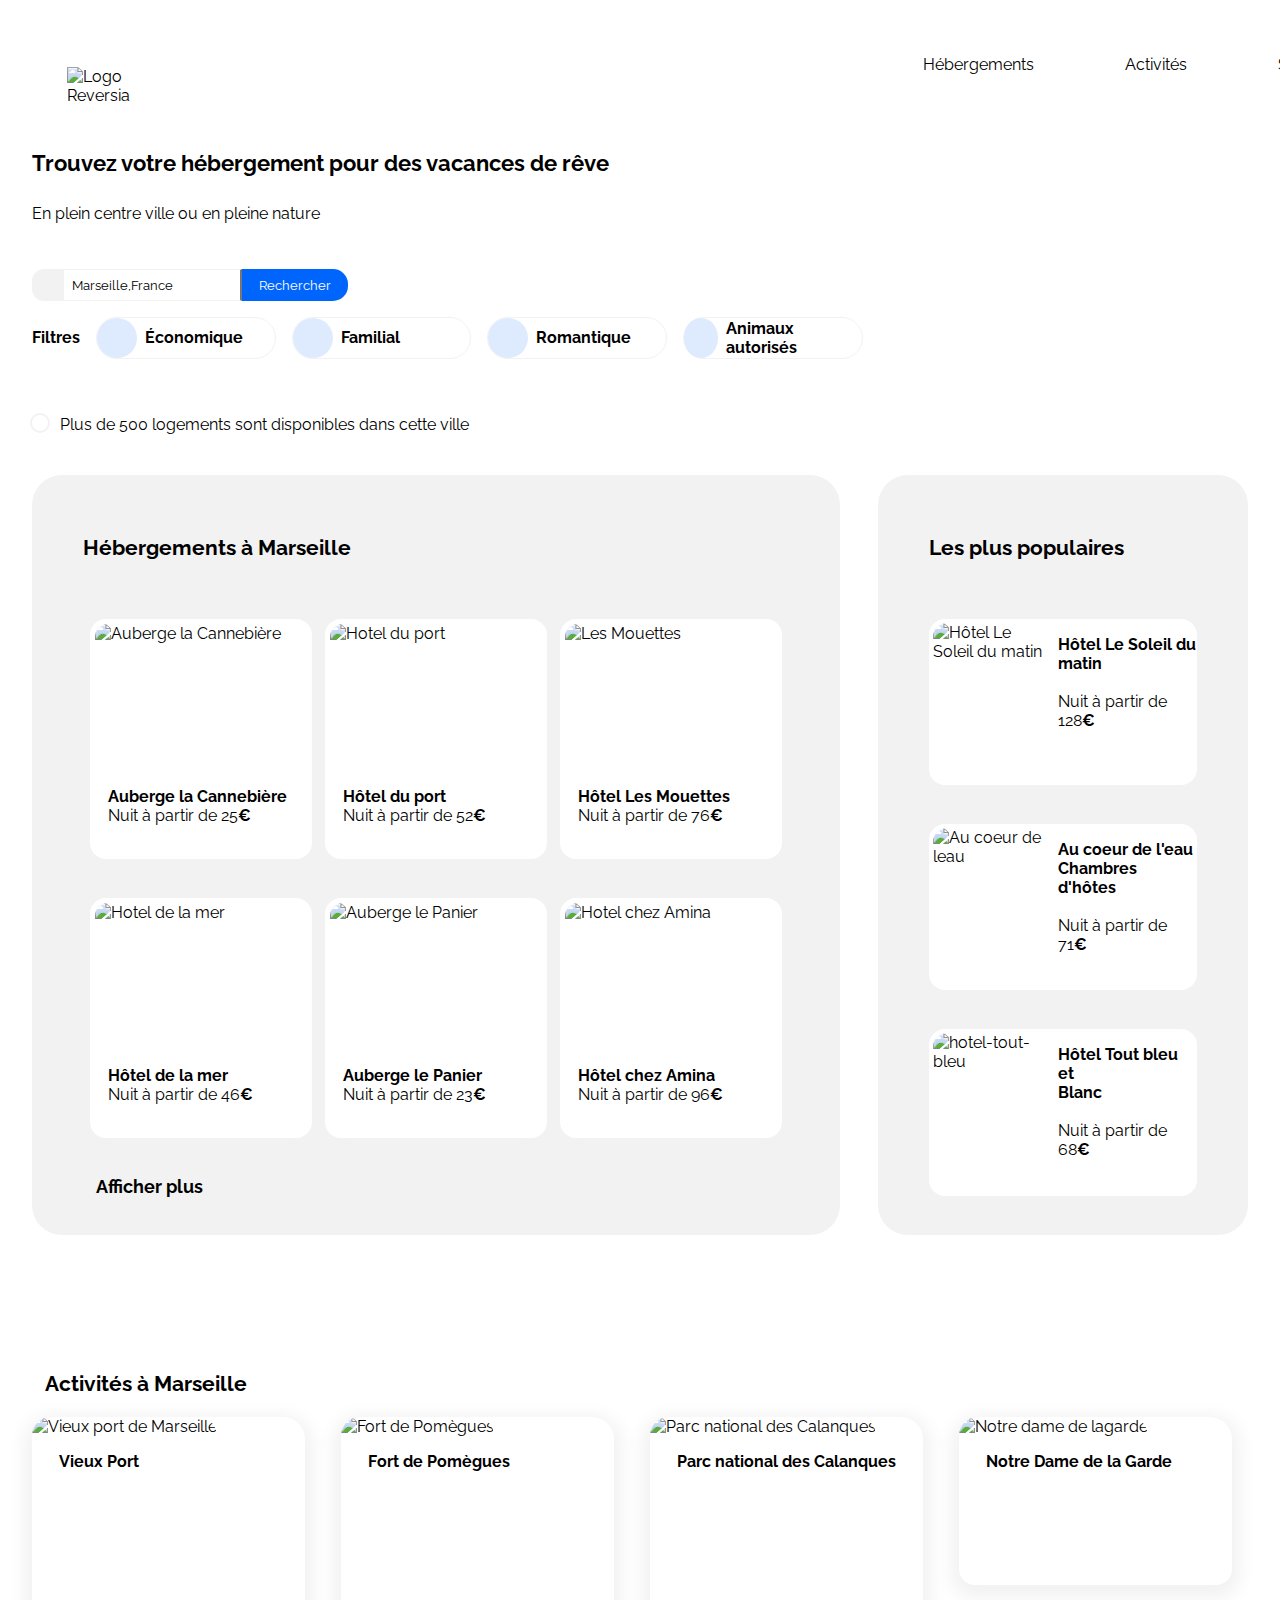
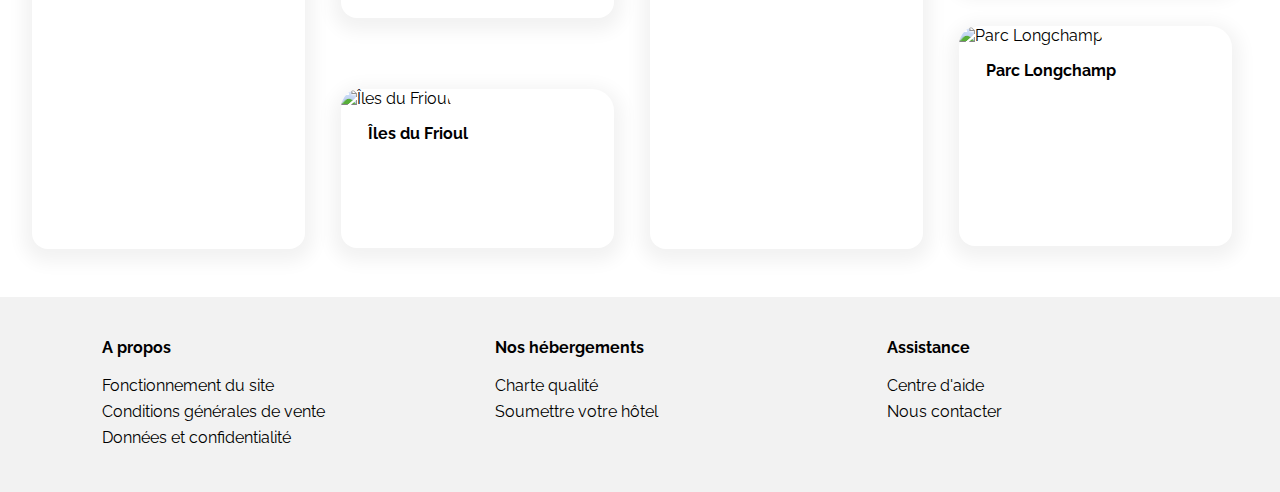
==== index.html @ 59129d3b "desktop align" ====
<!--* This file is part of OpenClassRooms
 *
 * @license   Tous droits réservés
 * @author    Elie Laurent (elie@redline.paris)
 * @category  Openclassroom projet2
 * @package   HTML5
 
 * @copyright Copyright (c) 2021 -->
 <!DOCTYPE html>
<html lang="fr-FR">

    <head>
        <meta charset="UTF-8">
        <meta name="viewport" content="width=device-width,initial-scale=1.0"/>
        <meta http-equiv="X-UA-Compatible" content="IE=edge">
        <!--[if IE]>
            <script src="scripts/html5-ie.js"></script>
        <![endif]-->
        <!--favicon-->
        
        <link rel="apple-touch-icon" sizes="180x180" href="./images/favicon/apple-touch-icon.png">
        <link rel="icon" type="image/png" sizes="32x32" href="./images/favicon/favicon-32x32.png">
        <link rel="icon" type="image/png" sizes="16x16" href="./images/favicon/favicon-16x16.png">
        <link rel="manifest" href="./images/favicon/site.webmanifest">
        <link rel="mask-icon" href="./images/favicon/safari-pinned-tab.svg" color="#5bbad5">
        <meta name="msapplication-TileColor" content="#da532c">
        <meta name="theme-color" content="#ffffff">
        <!-- Script Fonts -->
        <script src="https://kit.fontawesome.com/5337207aaf.js" crossorigin="anonymous"></script>
        
                 <!-- Css -->
        <link rel="stylesheet" href="./css/style.css">
        <link rel="stylesheet" href="fontawesome/css/all.css">
        <link rel="stylesheet" media="screen and (min-width: 768px)" href="./css/style-medium.css"/>
        <link rel="stylesheet" media="screen and (min-width: 1024px)" href="./css/style-large.css"/>
        <link rel="stylesheet" media="screen and (min-width: 1400px)" href="./css/style-s-large.css"/>


               <title>Reservia</title>
    </head>
 
   <body>
     <div id="bloc_page">    
         <header>
                <!--div id="titre_principal"-->
                  <img class="logo" src="images/logo/Reservia.svg" alt="Logo Reversia" />
                <!--/div-->
                <div class="menu">   
                  <nav> 
                     <ul>
                        <li><a class="titre_p" href="#hebergements">Hébergements</a></li>
                        <li><a class="titre_p" href="#Activites">Activités</a></li>
                      
                        <a class="titre_p" href="#inscrire">S'inscrire</a>
                      </ul>
                   </nav>  
                </div>
         </header>     

                           <!--CONTENT-->
   
            <div class="content">
               <h1>Trouvez votre hébergement pour des vacances de rêve</h1> 
               <a>En plein centre ville ou en pleine nature</a>
            </div>

                          <!--OPTION SEARCH-->

             <div class="Search">
                   <h2 class="visibility">Réservia</h2>
               
                    <i class="fas fa-map-marker-alt"></i>
                      <input type="search" name="query" value="  Marseille,France"><button class="Bouton">Rechercher</button>

                 
             </div>
              <div class="Banner_Filtre">
                    <section class="Filtre">
                             <h2>Filtres</h2>
                    </section>

                    <section class="Banfiltre">
                         <i class="fas fa-money-bill-wave"></i>
                            <h2 class="Ec">Économique</h2>
                    </section>

                    <section class="Banfiltre">
                         <i class="fas fa-child"></i>
                            <h2 class="Fa">Familial</h2>
                    </section>

                    <section class="Banfiltre">
                         <i class="fas fa-heart"></i>
                            <h2 class="Ro">Romantique</h2>
                    </section>

                    <section class="Banfiltre">
                         <i class="fas fa-dog"></i>
                            <h2 class="Ro">Animaux autorisés</h2>
                    </section>  
              </div>

                    <div class="Info">
                       <span>
                          <i class="fas fa-info"></i>
                       </span>
                           <span class="normal">Plus de 500 logements sont disponibles dans cette ville</span>
                    </div> 


                              <!--global-->
         <div class="global end">              
                <!--aside class="populairesglobal"-->
                <aside class="populaires padding end">
                     <div class="select">

                          <h3><span>Les plus populaires</span></h3>
                              <i class="fas fa-chart-line"></i>
                     
                     </div>
                    
                              <!--imgpop-->
                          <!--div class="populaire"-->

                  
                            <div class="soleil">
                               <a href="images/hebergements/hotel-le-soleil-du-matin-2.jpg" class="pop" target="_blank">
                                  <img class="popimg" src="images/hebergements/hotel-le-soleil-du-matin-4.jpg" alt="Hôtel Le Soleil du matin">

                                    <div class="texte">
                                       
                                          <p><span>Hôtel Le Soleil du matin</span><br><br>Nuit à partir de 128<span>€</span></p>
                                        
                                         <div class="blue">
                                            <i class="fas fa-star"></i>
                                            <i class="fas fa-star"></i>
                                            <i class="fas fa-star"></i>
                                            <i class="fas fa-star"></i>
                                            <i class="fas fa-star"></i>
                                        </div>

                                   </div>
                               </a>
                            </div>

                          <!--test-->
                            <div class="coeur">
                               <a href="images/hebergements/hotel-le-soleil-du-matin-2.jpg" class="pop" target="_blank" >
                                  <img class="popimg" src="images/hebergements/au-coeur-de-leau-4.jpg" alt="Au coeur de leau">

                                    <div class="texte">
                                        
                                          <p><span>Au coeur de l'eau<br/>Chambres d'hôtes</span><br><br>Nuit à partir de 71<span>€</span></p>                               
                                        <div class="blue">
                                            <i class="fas fa-star"></i>
                                            <i class="fas fa-star"></i>
                                            <i class="fas fa-star"></i>
                                            <i class="fas fa-star"></i>
                                            <i class="fas fa-star color-unset"></i>
                                        </div>
                                   </div>
                               </a>
                            </div>
                          <!--test-->
                            <div class="blancbleu">
                               <a  href="images/hebergements/hotel-tout-bleu-2.jpg" class="pop" target="_blank">
                                  <img class="popimg" src="images/hebergements/hotel-tout-bleu-4.jpg" alt="hotel-tout-bleu">

                                    <div class="texte"> 
                                       
                                          <p><span>Hôtel Tout bleu et<br/>Blanc</span><br><br>Nuit à partir de 68<span>€</span></p>
                                        
                                        <div class="blue">
                                            <i class="fas fa-star"></i>
                                            <i class="fas fa-star"></i>
                                            <i class="fas fa-star"></i>
                                            <i class="fas fa-star"></i>
                                            <i class="fas fa-star color-unset"></i>
                                        </div>
                                    </div>
                               </a>
                            </div>
                </aside>

                    
                          <!--Section-Hebergements-->
                 <!--section class="hebergementsglobal"-->
                 <section class="hebergements padding end"> 
                      
                          <div class="select marseille">
                              <h3><span>Hébergements à Marseille</span></h3>
                          </div>
                           <!--Section-->
                    <div class="tophebergement">
                     
                           <a  href="images/hebergements/auberge-cannebiere-2.jpg" class="heberg" target="_blank">
                                  <img class="imghebergements" src="images/hebergements/auberge-cannebiere-4.jpg" alt="Auberge la Cannebière">
                              <div class="hebergementstexte">
                                   <div>   
                                   <p><span>Auberge la Cannebière</span><br/>Nuit à partir de 25<span>€</span></p>
                                   </div>
                                       <div class="blue">
                                        <i class="fas fa-star"></i>
                                        <i class="fas fa-star"></i>
                                        <i class="fas fa-star"></i>
                                        <i class="fas fa-star"></i>
                                        <i class="fas fa-star color-unset"></i>
                                       </div>
                              </div>
                            </a>
                        
                    

                            <!--A1-->
                      
                            <a href="images/hebergements/hotel-du-port-2.jpg" class="heberg" target="_blank">
                                  <img class="imghebergements" src="images/hebergements/hotel-du-port-4.jpg" alt="Hotel du port">
                              <div class="hebergementstexte">
                                   <div>
                                   <p><span>Hôtel du port</span><br/>Nuit à partir de 52<span>€</span></p>
                                  </div>
                                       <div class="blue">
                                        <i class="fas fa-star"></i>
                                        <i class="fas fa-star"></i>
                                        <i class="fas fa-star"></i>
                                        <i class="fas fa-star"></i>
                                        <i class="fas fa-star"></i>
                                       </div>
                              </div>
                            </a>  
                       
                              <!--A2-->
                       
                           <a  href="images/hebergements/les-mouettes-2.jpg" class="heberg" target="_blank">
                                  <img class="imghebergements" src="images/hebergements/les-mouettes-4.jpg" alt="Les Mouettes">
                              <div class="hebergementstexte">
                                   <div>
                                   <p><span>Hôtel Les Mouettes</span><br/>Nuit à partir de 76<span>€</span></p>
                                   </div>
                                       <div class="blue">
                                        <i class="fas fa-star"></i>
                                        <i class="fas fa-star"></i>
                                        <i class="fas fa-star"></i>
                                        <i class="fas fa-star"></i>
                                        <i class="fas fa-star color-unset"></i>
                                       </div>
                              </div>
                            </a>
                        

                           <!--A3-->
                       
                           <a href="images/hebergements/hotel-de-la-mer-2.jpg" class="heberg" target="_blank">
                                  <img class="imghebergements" src="images/hebergements/hotel-de-la-mer-4.jpg" alt="Hotel de la mer">
                             <div class="hebergementstexte">
                                   <div>
                                   <p><span>Hôtel de la mer</span><br/>Nuit à partir de 46<span>€</span></p>
                                   </div>
                                        <div class="blue">
                                        <i class="fas fa-star"></i>
                                        <i class="fas fa-star"></i>
                                        <i class="fas fa-star"></i>
                                        <i class="fas fa-star color-unset"></i>
                                        <i class="fas fa-star color-unset"></i>
                                       </div>
                             </div>
                           </a>
                        

                              <!--A4-->
                       
                           <a href="images/hebergements/auberge-le-panier-2.jpg" class="heberg" target="_blank">
                                  <img class="imghebergements" src="images/hebergements/auberge-le-panier-4.jpg" alt="Auberge le Panier">
                             <div class="hebergementstexte">
                                   <div>
                                   <p><span>Auberge le Panier</span><br/>Nuit à partir de 23<span>€</span></p>
                                   </div>
                                       <div class="blue">
                                        <i class="fas fa-star"></i>
                                        <i class="fas fa-star"></i>
                                        <i class="fas fa-star"></i>
                                        <i class="fas fa-star"></i>
                                        <i class="fas fa-star color-unset"></i>
                                       </div>
                             </div>
                           </a> 
                        
                              <!--A5-->
                       
                           <a  href="images/hebergements/hotel-chez-amina-2.jpg" class="heberg" target="_blank">
                                  <img class="imghebergements" src="images/hebergements/hotel-chez-amina-4.jpg" alt="Hotel chez Amina">
                              <div class="hebergementstexte">
                                   <div>
                                   <p><span>Hôtel chez Amina</span><br/>Nuit à partir de 96<span>€</span></p>
                                   </div>
                                       <div class="blue">
                                        <i class="fas fa-star"></i>
                                        <i class="fas fa-star"></i>
                                        <i class="fas fa-star"></i>
                                        <i class="fas fa-star"></i>
                                        <i class="fas fa-star"></i>
                                       </div>
                              </div>
                           </a>
                         
                    </div>
                               <div class="afficher">
                                <a href="#afficher" class="affich">
                                  <span>Afficher plus</span></a>
                               </div>
                         
                </section>
         </div>    
  


                              <!--Activité-->
     <section class="activitemarseille ">
                         <div class="select affich activite-titre">
                                    <h3><span>Activités à Marseille</span></h3>
                         </div>
                            
                            <!--activités-->  
                         
                    <div class="flex">
                  
                         <div class="activtitre marginstart">
                              <a href="images/activites/vieux-port-2.jpg" target="_blank">
                                    <img class="imgactivites full" src="images/activites/vieux-port-4.jpg" alt="Vieux port de Marseille">
                                     <p><span>Vieux Port</span></p>
                              </a>
                         </div>
                            
                         <div class="activcolumn2">
                             <div class="activtitre pomegues">                            
                                 <a href="images/activites/Fort-de-pomegues-2.jpg" target="_blank">
                                     <img class="imgactivites small" src="images/activites/Fort-de-pomegues-4.jpg" alt="Fort de Pomègues">
                                      <p><span>Fort de Pomègues</span></p>
                                 </a>
                              </div>
                             

                              <div class="activtitre frioul">
                                 <a href="images/activites/Frioul-2.jpg" target="_blank">
                                     <img class="imgactivites xs" src="images/activites/Frioul-4.jpg" alt="Îles du Frioul">
                                 
                                     <p><span>Îles du Frioul</span></p>
                                 </a> 
                              </div>
                             
                 
                         </div>
                  
                              <!--A5-->
                         <div class="activtitre marginstart marg2">
                                 <a href="images/activites/calanques-2.jpg" target="_blank">
                                      <img class="imgactivites full" src="images/activites/calanques-4.jpg" alt="Parc national des Calanques">
                                       <p><span>Parc national des Calanques</span></p>
                                 </a>
                         </div>
                             

                         <div class="activcolumn2">
                               <div class="activtitre marginnotredame">
                                 <a href="images/activites/notre-dame-de-lagarde-2.jpg" target="_blank">
                                    <img class="imgactivites nddlg" src="images/activites/notre-dame-de-lagarde-4.jpg" alt="Notre dame de lagarde">
                               
                                     <p><span>Notre Dame de la Garde</span></p>
                                 </a>        
                               </div>
                            
                               <div class="activtitre marginlongchamp">
                               <a href="images/activites/parc-longchamp-2.jpg" target="_blank">
                                    <img class="imgactivites longchamp" src="images/activites/parc-longchamp-4.jpg" alt="Parc Longchamp">
                                
                                     <p><span>Parc Longchamp</span></p>
                               </a>          
                               </div>
                             
                         </div>  
                    </div>                     
     </section>
     </div>                   
          <!--Footer-->
         <footer>
             <div class="foo1">
                    <a class="footergras">A propos</a>
                    <a href="#">Fonctionnement du site</a>
                    <a href="#">Conditions générales de vente</a>
                    <a href="#">Données et confidentialité</a>
             </div>
             <div class="foo1">
                    <a class="footergras">Nos hébergements</a>
                    <a href="#">Charte qualité</a>
                    <a href="#">Soumettre votre hôtel</a>
             </div>
             <div class="foo1">
                    <a class="footergras">Assistance</a>
                    <a href="#">Centre d'aide</a>
                    <a href="#">Nous contacter</a>
             </div>
              
         </footer>
          
    
   </body>
</html>
---- css/style.css ----
@import 
      url('https://fonts.googleapis.com/css?family=Raleway:300,400,700&display=swap');
                /*--------------------HEAD----------------------*/  
*
{
       font-family : 'Raleway', sans-serif;
       

}
/*general color*/
:root {

    --color-blue: #0065FC;
    --color-cylan: #DEEBFF;
    --color-gray: #F2F2F2;
    --color-white:#FFFFFF;
    --color-black:#000000;

}
/*Header*-logo-*/
header
{
  display: flex;
}
body
{
  margin: 0;
}
#bloc_page {
 
   margin: 2.5% 2.5% 0 2.5%;
   width: auto;
}
img.logo
{

  margin: 0.625rem;
  padding: 1.5625rem;
  height: 3.125vw;
  
}
/*.menu
{
  width: 100%;
  top: 0;
  position: absolute;
}*/
nav ul
{
  display: flex;
  list-style-type: none;
  align-items: center;
  margin:0vw 0.315vw 2em 42em;
  width: 40vw;
  height: 5vw;
  float: right;
  justify-content: space-around;
 }
 /*background-color*/
.Search i,.hebergements,.populaires,footer
{
   background-color: var(--color-gray);
}
#block_page,.heberg,.pop,.activitestexte
{
   background-color: var(--color-white);
}
.menu
{
  color: black;
    text-decoration: none;
}
nav a ,a,.menu
{
   color: var(--color-black);
   text-decoration: none;
}
nav a:hover 
{
   color: var(--color-blue);
   border-top: 0.1875rem solid var(--color-blue);
}
span
{
  font-weight: bold;
}
.normal
{
  font-weight: normal;
}
h2.visibility
{
  visibility:hidden;
}
content,h1
{
    font-size: 1.3875rem;
    margin-top: 0.630vw;
    margin-bottom: 2.205vw;
}
content,h3
{
    font-size: 1.3rem;
   
}
content,h2
{
  font-size: 0.991rem;
}
.Search i
{
    float: left; 
    display: flex;   
    justify-content: center;
    align-items: center;
    border-radius: 0.9375vw 0rem 0rem 0.9375vw;
    width: 2.5vw;
    height: 2.5vw;
    color: var(--color-black);
}
.Search input 
{
    height: 2.5vw;
    border-left: 0em;
    border-bottom: 0.0625vw solid var(--color-gray);
    border-top: 0.0625vw solid var(--color-gray);
}
.Bouton
{
    color: #FFFFFF;
    background-color: var(--color-blue);
    width: 8.7%;
    border-radius: 0rem 0.938rem 0.938rem 0rem;
    align-items: center;
    height: 2.5vw;
    cursor: pointer;
    display: inline-block;
    border: 0;

}

/*Filtre*/
.Banner_Filtre
{
  display: flex;

}
.Filtre 
{
  align-items: center;
  display: flex;
  flex-wrap: wrap;
  width: 5vw;
}
.Banfiltre 
{
  height: 3.125vw;
  width: 13.3%;
  margin: 1.25vw 1.25vw 1.25vw 0;
  padding-right: 1.25vw;
  border: 0.15vw solid var(--color-gray);
  border-radius: 3.125vw;
  display: flex;
  align-items: center;
}
.Banfiltre i 
{
  display: flex;
  justify-content: center;
  align-items: center;
  background-color: var(--color-cylan);
  border-radius: 100%;
  width: 3.125vw;
  height: 3.125vw;
  color: var(--color-blue);
  margin-right: 0.625vw;
}
.Info 
{
    margin-top: 3vw;
    margin-bottom:  3vw;
    display: flex;
    align-items: center;
}
.Info span i
{
    /*font-size: 0.6rem;*/
    width: 1.25vw;
    height: 1.25vw;
    display: inline-flex;
    justify-content: center;
    align-items: center;
    color: var(--color-blue);
    border:  0.19367333763718528vw solid var(--color-gray);
    border-radius: 3.125vw;
    position: relative;
    left: -0.1291155584247902vw;
    margin-right: 0.625vw;
}
/*Start*/
.blue i
{
  color:var(--color-blue);
  font-size: 0.7rem;
}
.blue .color-unset 
{
    color: var(--color-gray);
}

/* hebergements*/
.tophebergement
{
  display: flex;
  flex-wrap: wrap;
  justify-content: space-around;
}
.heberg {
    width: 30%;
    height: 18vw;
    border: 0.313rem solid white;
    border-radius: 1.25vw;
    display: flex;
    flex-direction: column;
    text-decoration: none;
    margin-top: 3vw;
    box-shadow: 0px 0px 0.625vw 0.625vw rgba(242, 242, 242);
}
.imghebergements {
    border-top-left-radius: 1.0329244673983216vw;
    border-top-right-radius: 1.0329244673983216vw;
   
    height: 60%;
}
.hebergementstexte
{
    height: auto;
   

}

.hebergementstexte {
    color: black;
    padding: 1vw;
    display: flex;
    flex-direction: column;
    justify-content: space-between;
    margin: 0;
}
/*  width: 200px;
  height:200px;
}*/

.affich
{
    display: flex;
    justify-content:start;
    align-items:flex-end;
    font-weight: bold;
    font-size: 1.1rem;
    margin:2.375rem 0rem 0rem 0.813rem;
}

/*okokok populaires*/
/*.populairesglobal,*/
.hebergements
{
  border-radius: 1.875rem;
  width: 58%;
  
}
.populaires
{
  width: 22%;
  border-radius: 1.875rem;
}
.padding {
    padding-left: 4vw;
    padding-right: 4vw;
}
.end
{
  padding-bottom: 3vw;
}

.select {
    padding-top: 3vw;
    display: flex;
    justify-content: space-between;
    align-items: center;
}
.select
{
  font-size: 1.563rem;
}
/*pop1-*/
.pop 
{ 
  width: 100%;
  height: 13.020833333333334vw;
  border-radius: 1.25vw;
  display: flex;
  margin-top: 3vw;

} 
.popimg { 
   width: 52%;
   height: 95%;
   margin: 0;
   padding:  0.3255208333333333vw;
   object-fit: cover;
   border-top-left-radius: 1.375vw;
   border-bottom-left-radius: 1.375vw;
}
.texte { 
    width: 60%;
    display: flex;
    flex-direction: column;
    justify-content: space-between;
    margin-bottom: 1vw;
}
.texte strong
{
  margin: 0;
  font-size: 0.9rem;
  
}
.global {
    
    display: flex;
    flex-direction: row-reverse;
    justify-content: space-between;
    
}
/*activités*/
.flex 
{
  display: flex;
  width: 93.75vw;
  height: 37.5vw;
}

.activtitre
{
  box-shadow: 0rem 0.313rem 1.125rem 0.438rem rgb(242, 242, 242);
  border-bottom-left-radius: 1rem;
  border-bottom-right-radius: 1rem;
  border-top-left-radius: 1.375rem;
  border-top-right-radius: 1.375rem;

}
.activtitre img
{
  border-top-left-radius: 1.375rem;
  border-top-right-radius: 1.375rem;
  object-fit: cover;
}
.flex span
{
 padding-left:10%; 

}

/*vieux Port*/
/*img*/
.full 
{ 
  height: 88%;
  width: 100%;
}

/*txt*/
.marginstart
{
 
 margin-bottom: 4%;
 width: 39%;

}
.marg2
{
  width: 39%;
}
/*column2*/
.activcolumn2
{
  margin-left: 3%;
  width: 39%;
}

/*Fort de Pomègues*/
/*img*/
.small
{
  height: 75%;
  width: 100%;
}
/*txt*/
.pomegues
{
 
  height: 42%;
  width: 100%;
  
}
/*iles du Frioul*/
/*img*/
.xs
{
  height:68%;
  width:100%;
}
/*txt*/
.frioul
{
  
  height: 33%;
  margin-top: 26%;
  width: 100%;
}
.marg2
{
 margin-left: 3%; 
}
 /*notre dame de la garde*/
 /*img*/
.nddlg
{
  height: 69%;
  width: 100%;
 
}
/*txt*/
.marginnotredame
{
   
   height: 35%;
   width: 100%
}
/*Longchamps*/
/*img*/
.longchamp
{
  height: 77.8%;
  width: 100%;
 
}
/*txt*/
.marginlongchamp
{
  
  margin-top: 15%;
  height: 46%;
  width: 100%;
}

/*Footer*/

footer{
    padding: 3vw 0 1vw 8vw;
    display: flex;
    width: auto;
    height: 11.25vw;
   


}

.foo1 {
    display: flex;
    flex-direction: column;
    margin-bottom: 10vw;
    line-height: 2vw;
    width: 34%;
    text-decoration: none;
    color:var(--color-black)
}
.footergras {
    font-size: 1rem;
    font-weight: bold;
    margin-bottom: 1vw;
    
}

.foo1 a {
    text-decoration: none;
    color:var(--color-black)
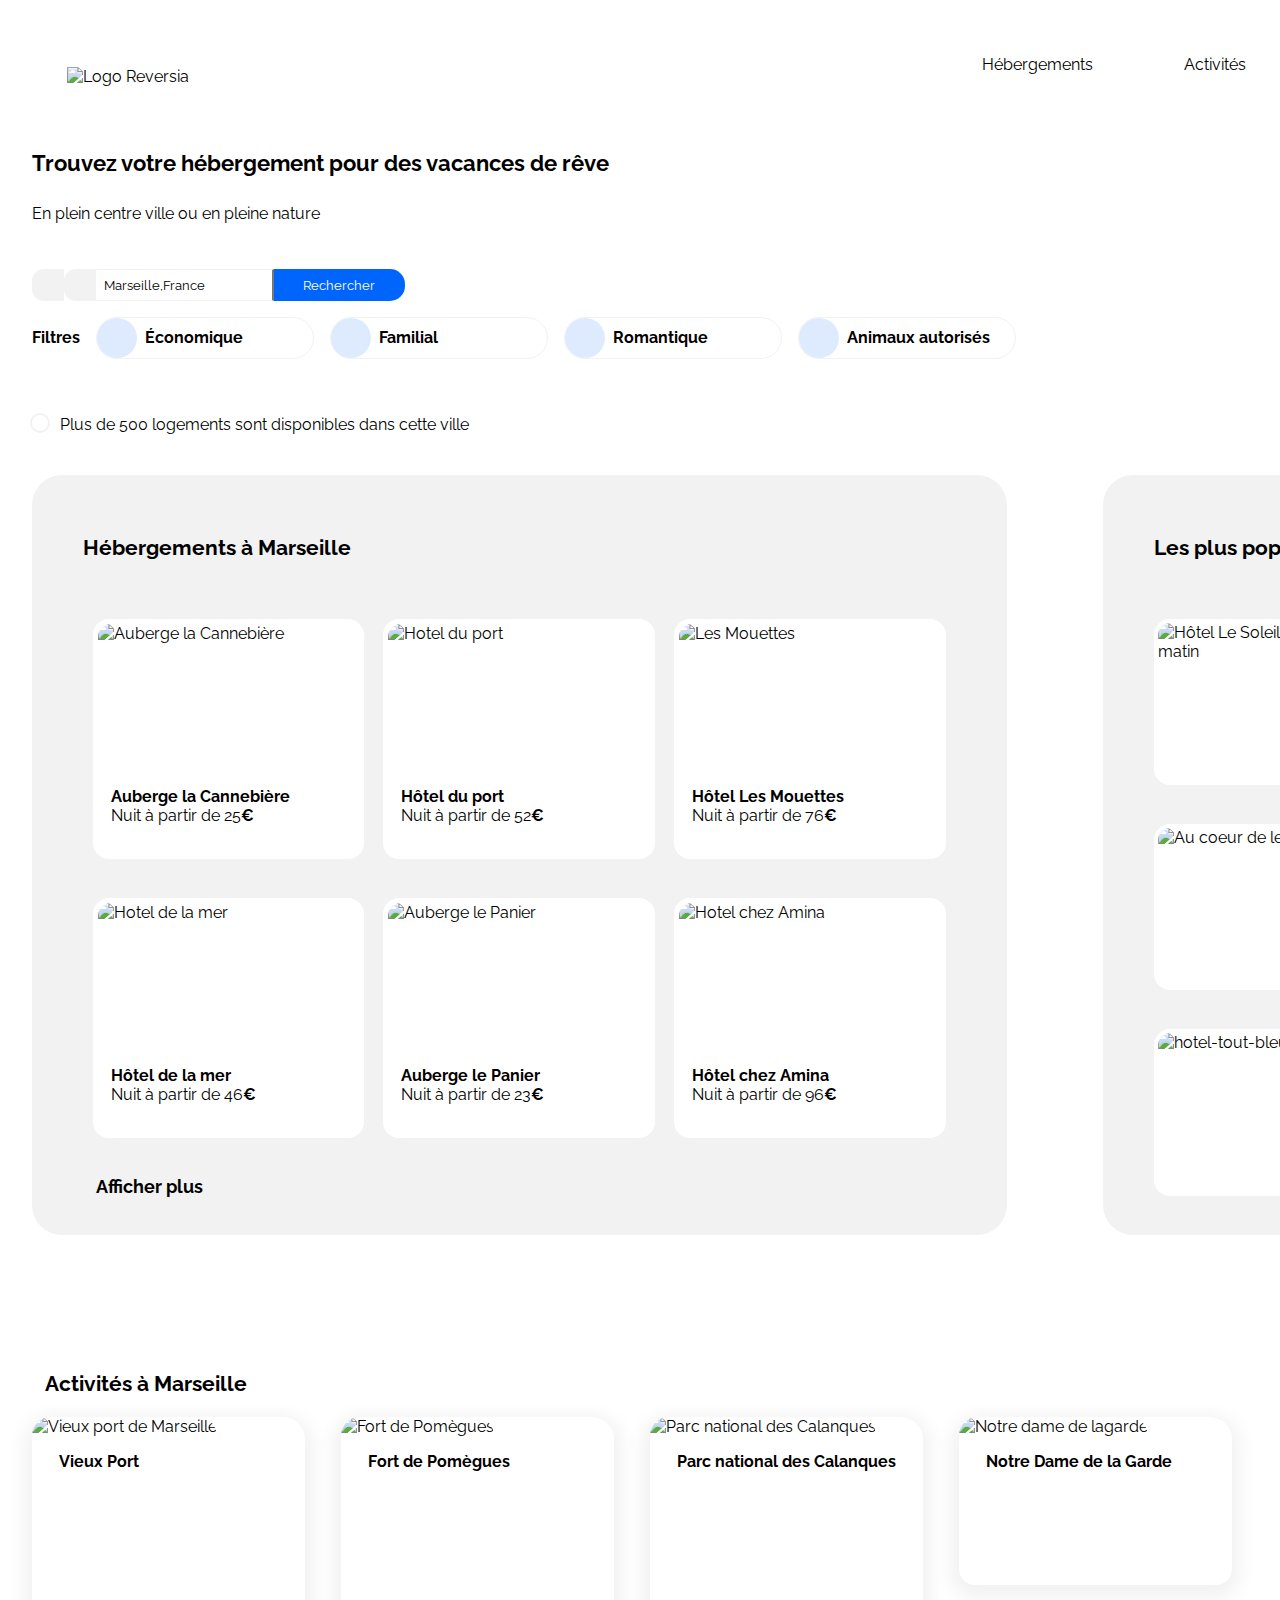
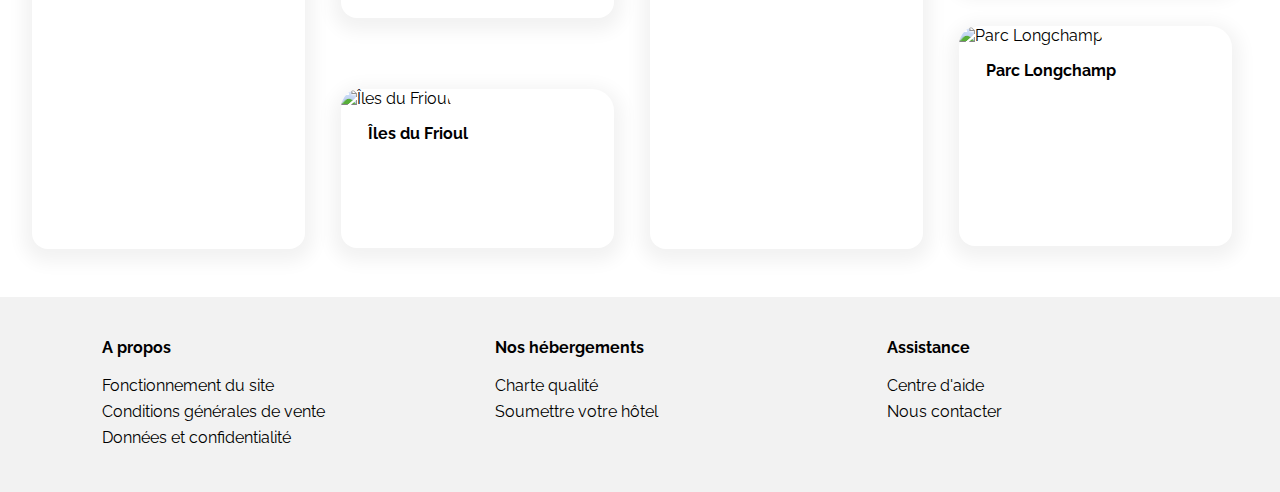
==== commit a1d6f92b: "regul index suite erreur" ====
--- a/index.html
+++ b/index.html
@@ -5,7 +5,7 @@
  * @category  Openclassroom projet2
  * @package   HTML5
  
- * @copyright Copyright (c) 2021 -->
+ * @copyright Copyright (c) 2021 --> 
  <!DOCTYPE html>
 <html lang="fr-FR">
 
@@ -31,9 +31,12 @@
                  <!-- Css -->
         <link rel="stylesheet" href="./css/style.css">
         <link rel="stylesheet" href="fontawesome/css/all.css">
-        <link rel="stylesheet" media="screen and (min-width: 768px)" href="./css/style-medium.css"/>
-        <link rel="stylesheet" media="screen and (min-width: 1024px)" href="./css/style-large.css"/>
-        <link rel="stylesheet" media="screen and (min-width: 1400px)" href="./css/style-s-large.css"/>
+        <link rel="stylesheet" media="screen and (max-width: 768px)" href="./css/style-medium.css"/>
+        <link rel="stylesheet" media="screen and (max-width: 1024px)" href="./css/style-large.css"/>
+                         <!---- iPhone 6+, 7+ and 8+ --->
+        <link rel="stylesheet" media="only screen and (min-width: 414px) and (max-width: 736px)"href="./css/style-small.css"/>
+        
+        
 
 
                <title>Reservia</title>
@@ -48,10 +51,10 @@
                 <div class="menu">   
                   <nav> 
                      <ul>
-                        <li><a class="titre_p" href="#hebergements">Hébergements</a></li>
-                        <li><a class="titre_p" href="#Activites">Activités</a></li>
+                        <li><a class="titre_h" href="#hebergements">Hébergements</a></li>
+                        <li><a class="titre_a" href="#Activites">Activités</a></li>
                       
-                        <a class="titre_p" href="#inscrire">S'inscrire</a>
+                        <li><a class="titre_s" href="#inscrire">S'inscrire</a></li>
                       </ul>
                    </nav>  
                 </div>
@@ -70,31 +73,38 @@
                    <h2 class="visibility">Réservia</h2>
                
                     <i class="fas fa-map-marker-alt"></i>
+
                       <input type="search" name="query" value="  Marseille,France"><button class="Bouton">Rechercher</button>
 
+
+                                            
+                        <i id="icon-search" class="fas fa-search"></i>
+                      
+                      
                  
-             </div>
+              </div> 
+
               <div class="Banner_Filtre">
                     <section class="Filtre">
                              <h2>Filtres</h2>
                     </section>
 
-                    <section class="Banfiltre">
+                    <section class="Banfiltre EC">
                          <i class="fas fa-money-bill-wave"></i>
                             <h2 class="Ec">Économique</h2>
                     </section>
 
-                    <section class="Banfiltre">
+                    <section class="Banfiltre FA">
                          <i class="fas fa-child"></i>
                             <h2 class="Fa">Familial</h2>
                     </section>
 
-                    <section class="Banfiltre">
+                    <section class="Banfiltre RO">
                          <i class="fas fa-heart"></i>
                             <h2 class="Ro">Romantique</h2>
                     </section>
 
-                    <section class="Banfiltre">
+                    <section class="Banfiltre AN">
                          <i class="fas fa-dog"></i>
                             <h2 class="Ro">Animaux autorisés</h2>
                     </section>  
@@ -187,7 +197,7 @@
                  <!--section class="hebergementsglobal"-->
                  <section class="hebergements padding end"> 
                       
-                          <div class="select marseille">
+                          <div class="select marseille" id="hebergements">
                               <h3><span>Hébergements à Marseille</span></h3>
                           </div>
                            <!--Section-->
@@ -315,7 +325,7 @@
 
 
                               <!--Activité-->
-     <section class="activitemarseille ">
+     <section class="activitemarseille" id="Activites">
                          <div class="select affich activite-titre">
                                     <h3><span>Activités à Marseille</span></h3>
                          </div>
@@ -326,7 +336,7 @@
                   
                          <div class="activtitre marginstart">
                               <a href="images/activites/vieux-port-2.jpg" target="_blank">
-                                    <img class="imgactivites full" src="images/activites/vieux-port-4.jpg" alt="Vieux port de Marseille">
+                                    <img class="imgactivites full port" src="images/activites/vieux-port-4.jpg" alt="Vieux port de Marseille">
                                      <p><span>Vieux Port</span></p>
                               </a>
                          </div>
@@ -342,8 +352,7 @@
 
                               <div class="activtitre frioul">
                                  <a href="images/activites/Frioul-2.jpg" target="_blank">
-                                     <img class="imgactivites xs" src="images/activites/Frioul-4.jpg" alt="Îles du Frioul">
-                                 
+                                     <img class="imgactivites xs" src="images/activites/Frioul-4.jpg" alt="Îles du Frioul">                                 
                                      <p><span>Îles du Frioul</span></p>
                                  </a> 
                               </div>
@@ -354,7 +363,7 @@
                               <!--A5-->
                          <div class="activtitre marginstart marg2">
                                  <a href="images/activites/calanques-2.jpg" target="_blank">
-                                      <img class="imgactivites full" src="images/activites/calanques-4.jpg" alt="Parc national des Calanques">
+                                      <img class="imgactivites full cal" src="images/activites/calanques-4.jpg" alt="Parc national des Calanques">
                                        <p><span>Parc national des Calanques</span></p>
                                  </a>
                          </div>
--- a/css/style.css
+++ b/css/style.css
@@ -21,6 +21,8 @@
 header
 {
   display: flex;
+
+
 }
 body
 {
@@ -29,7 +31,7 @@
 #bloc_page {
  
    margin: 2.5% 2.5% 0 2.5%;
-   width: auto;
+   width: 1503.87px;
 }
 img.logo
 {
@@ -39,16 +41,9 @@
   height: 3.125vw;
   
 }
-/*.menu
-{
-  width: 100%;
-  top: 0;
-  position: absolute;
-}*/
 nav ul
 {
   display: flex;
-  list-style-type: none;
   align-items: center;
   margin:0vw 0.315vw 2em 42em;
   width: 40vw;
@@ -59,21 +54,19 @@
  /*background-color*/
 .Search i,.hebergements,.populaires,footer
 {
-   background-color: var(--color-gray);
+    background-color: var(--color-gray);
 }
 #block_page,.heberg,.pop,.activitestexte
 {
    background-color: var(--color-white);
 }
-.menu
-{
-  color: black;
-    text-decoration: none;
-}
-nav a ,a,.menu
+
+nav a ,a,.menu,li
 {
    color: var(--color-black);
    text-decoration: none;
+   list-style-type: none;
+
 }
 nav a:hover 
 {
@@ -98,6 +91,7 @@
     margin-top: 0.630vw;
     margin-bottom: 2.205vw;
 }
+
 content,h3
 {
     font-size: 1.3rem;
@@ -131,7 +125,6 @@
     background-color: var(--color-blue);
     width: 8.7%;
     border-radius: 0rem 0.938rem 0.938rem 0rem;
-    align-items: center;
     height: 2.5vw;
     cursor: pointer;
     display: inline-block;
@@ -143,6 +136,7 @@
 .Banner_Filtre
 {
   display: flex;
+ 
 
 }
 .Filtre 
@@ -163,6 +157,14 @@
   display: flex;
   align-items: center;
 }
+.Banfiltre:hover
+{
+  color: var(--color-blue);
+  cursor: pointer; 
+  background-color: var(--color-cylan);
+  
+}
+
 .Banfiltre i 
 {
   display: flex;
@@ -309,8 +311,8 @@
    margin: 0;
    padding:  0.3255208333333333vw;
    object-fit: cover;
-   border-top-left-radius: 1.375vw;
-   border-bottom-left-radius: 1.375vw;
+   border-top-left-radius: 1.25vw;
+   border-bottom-left-radius: 1.25vw;
 }
 .texte { 
     width: 60%;
@@ -484,4 +486,5 @@
 
 .foo1 a {
     text-decoration: none;
-    color:var(--color-black)+    color:var(--color-black)
+}--- a/css/style-small.css
+++ b/css/style-small.css
@@ -0,0 +1,195 @@
+                </*!---- iPhone 6+, 7+ and 8+ 
+        <link rel="stylesheet" media="only screen and 
+        (min-width: 414px) and (max-width: 736px)"href="./css/style-small.css"*/>
+body
+{
+  margin: auto;
+}
+#bloc_page 
+{
+ 
+   margin: auto;
+   width: 480px;
+   
+}
+img.logo{
+  margin: 0rem;
+  padding: 1.2rem;
+  height: 10.125vw;  
+}
+content,h1{
+   font-size: 21px;
+   margin-top: 0.63vw;
+   margin-bottom: 2.205vw;
+   margin-left: 15px;
+}
+nav ul {
+   margin: 27vw 0vw 4em -5em;
+   width: 0vw;
+   height: 0vw;
+}
+.titre_s
+{
+	display: flex;
+	padding-bottom: 150px;
+	color:var(--color-blue);
+	font-weight: bold;
+}
+.titre_h
+{
+	padding-left: 157px;
+}	
+	
+.titre_a
+{
+	padding-left: 140px;
+	
+}
+
+nav a:hover {
+    
+    border-bottom: 0.1875rem solid var(--color-blue);
+    border-top:none;
+}
+  .titre_s:hover
+{
+    border-bottom:none;
+}
+  /*Content*/
+  .content a
+{
+    margin-left: 15px;
+    font-size: 14px;
+}
+  .Search
+{
+    
+    height: 100px;
+    margin-left: 45px;
+}
+  .Search i
+{
+    
+    border-radius: 3.938vw 0rem 0rem 3.938vw;
+    width: 12%;
+    height: 42%;
+    margin-left: -14px;
+}
+  .Search input 
+{
+    height: 42%;
+    
+}
+  .Bouton
+{
+    width: 20%;
+   /* border-radius: 0.93rem 0.93rem 0.93rem 0.93rem;*/
+    height: 42%;
+}  
+/*Filtre*/
+  .Filtre
+{
+  margin-left: 27px;
+  width: 375px;
+}
+  .Banner_Filtre
+{  
+  flex-wrap: wrap;
+}
+  .Banfiltre
+{
+  width: 189px;
+  height: 41px;
+  border-radius: 23px;
+  border: 2px solid var(--color-gray);
+}
+  .Banfiltre i 
+{
+  width: 46px;
+  height: 45px;
+}
+  .content, h2
+{
+  padding-left: 7px;
+  padding-top: 1px
+}
+  .EC
+{
+  width: 174px;
+  margin-left: 27px;
+}
+  .FA
+{
+  width: 150px;
+  margin-left: 15px;
+}
+  .RO
+{
+  width: 160px;
+  margin-left: 27px;
+ 
+}
+  .AN
+{
+  width: 250px;
+  margin-left: 27px;
+}
+/*info*/
+.Info 
+{
+    margin-top: 8vw;
+    margin-bottom: 8vw;
+    
+}
+.Info span i
+{
+    
+    width: 6.25vw;
+    height: 6.25vw;
+    margin-left: 27px;
+}
+.normal
+{
+  margin-left: 10px;
+  width: 300px;
+  font-weight: 250;
+}
+/*populaires-Hebergements*/
+.global
+{
+  flex-direction: column;
+}
+.populaires
+{
+ height: 150vw;
+ width: 90vw;
+ border-radius: 0;
+}
+.pop 
+{ 
+  border-radius: 6.25vw;
+  margin-top: 3vw;
+  height: 42.021vw;
+
+
+} 
+.popimg 
+{ 
+   border-top-left-radius: 6.25vw;
+   border-bottom-left-radius: 6.25vw;
+   padding-top: 1.326vw;
+   padding-bottom: 1.326vw;
+   padding-left: 1.326vw;
+  
+}
+.texte 
+{ 
+   width: 49%;
+   justify-content: center;
+   margin-left: 5vw;
+   height: 41vw;
+} 
+.blue
+{
+  margin-top:5vw;
+}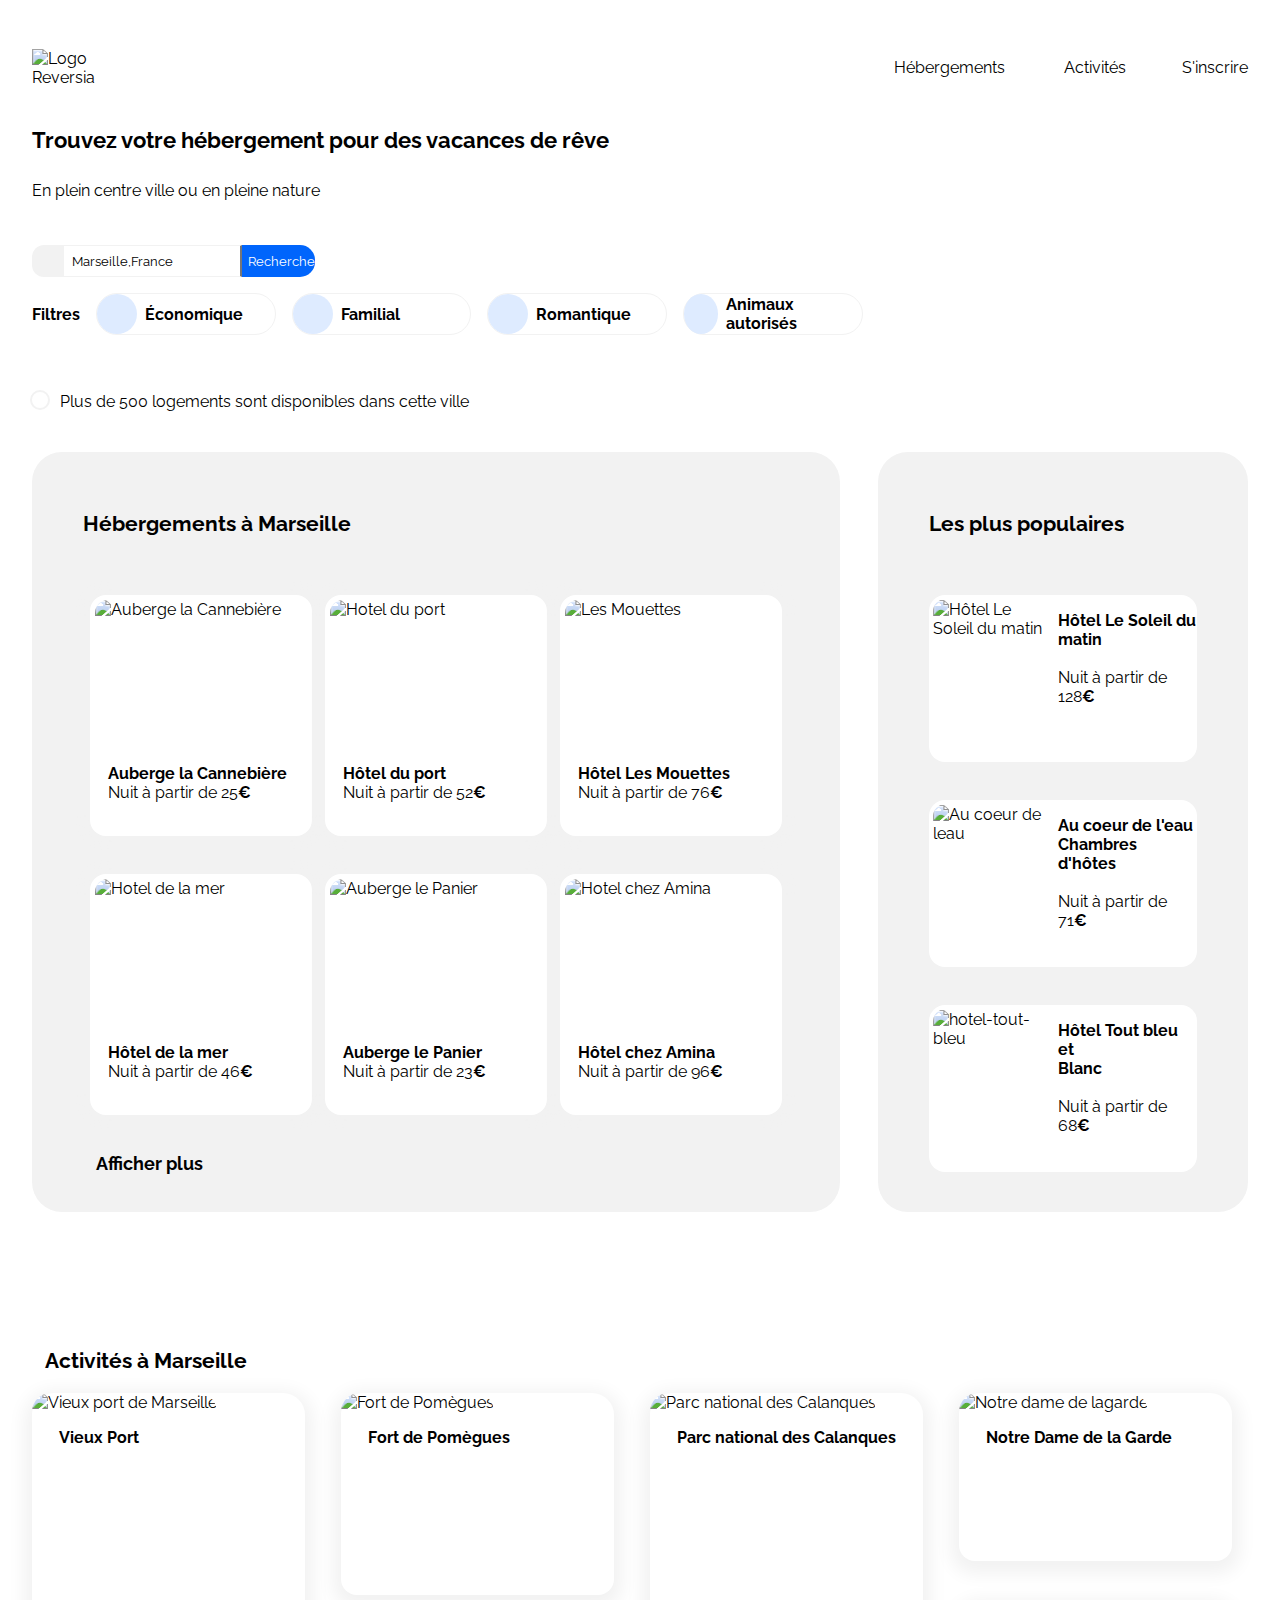
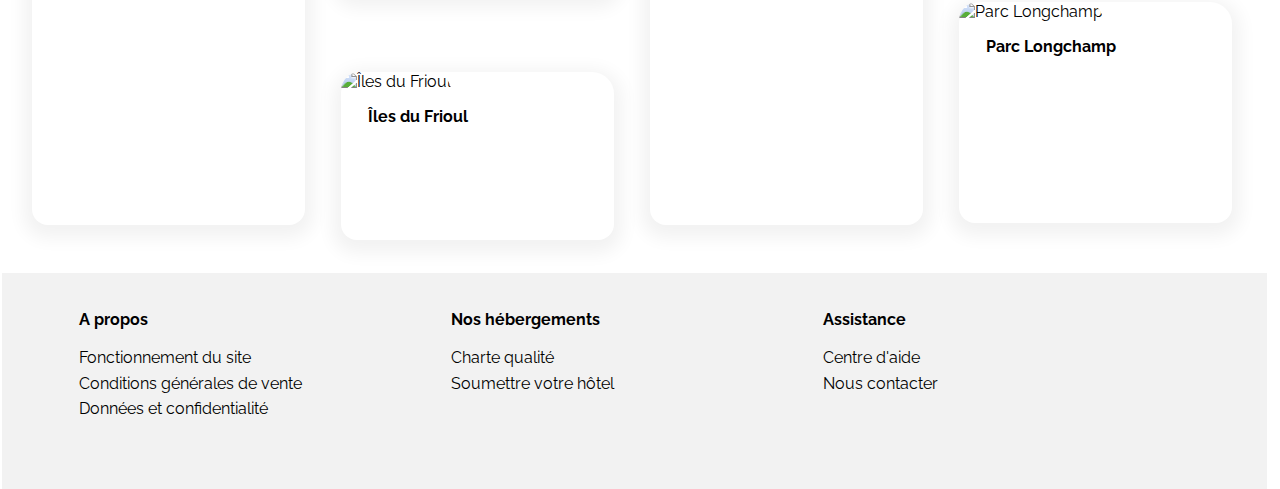
==== commit 81205ada: "final projet2" ====
--- a/index.html
+++ b/index.html
@@ -31,10 +31,14 @@
                  <!-- Css -->
         <link rel="stylesheet" href="./css/style.css">
         <link rel="stylesheet" href="fontawesome/css/all.css">
-        <link rel="stylesheet" media="screen and (max-width: 768px)" href="./css/style-medium.css"/>
-        <link rel="stylesheet" media="screen and (max-width: 1024px)" href="./css/style-large.css"/>
-                         <!---- iPhone 6+, 7+ and 8+ --->
-        <link rel="stylesheet" media="only screen and (min-width: 414px) and (max-width: 736px)"href="./css/style-small.css"/>
+        <!--iPhone X+, 12+-->
+        <link rel="stylesheet" media="only screen and (min-device-width: 375px) and (max-width: 812px)" href="./css/style-medium.css"/>
+
+        <!--iPhone 6+, 7+ and 8+-->
+        <link rel="stylesheet" media="screen and (max-width: 736px)"href="./css/style-small.css"/>
+        <!--Tablets-->
+        <link rel="stylesheet" media="only screen and (min-device-width: 768px) and (max-width: 1024px)" href="./css/style-tablet.css"/>
+
         
         
 
@@ -44,22 +48,19 @@
  
    <body>
      <div id="bloc_page">    
-         <header>
+         <header class="header">
+             <div class="header-bar">
                 <!--div id="titre_principal"-->
                   <img class="logo" src="images/logo/Reservia.svg" alt="Logo Reversia" />
-                <!--/div-->
-                <div class="menu">   
-                  <nav> 
-                     <ul>
-                        <li><a class="titre_h" href="#hebergements">Hébergements</a></li>
-                        <li><a class="titre_a" href="#Activites">Activités</a></li>
+  
+                  <nav class="header-nav"> 
+                        <a class="titre_h" href="#hebergements">Hébergements</a>
+                        <a class="titre_a" href="#Activites">Activités</a>
+                        <a class="titre_s" href="#inscrire">S'inscrire</a>
                       
-                        <li><a class="titre_s" href="#inscrire">S'inscrire</a></li>
-                      </ul>
-                   </nav>  
-                </div>
-         </header>     
-
+                  </nav>  
+              </div>                
+         </header>
                            <!--CONTENT-->
    
             <div class="content">
@@ -122,7 +123,7 @@
          <div class="global end">              
                 <!--aside class="populairesglobal"-->
                 <aside class="populaires padding end">
-                     <div class="select">
+                     <div class="select titlepop">
 
                           <h3><span>Les plus populaires</span></h3>
                               <i class="fas fa-chart-line"></i>
--- a/css/style.css
+++ b/css/style.css
@@ -18,12 +18,7 @@
 
 }
 /*Header*-logo-*/
-header
-{
-  display: flex;
-
-
-}
+
 body
 {
   margin: 0;
@@ -31,26 +26,42 @@
 #bloc_page {
  
    margin: 2.5% 2.5% 0 2.5%;
-   width: 1503.87px;
-}
-img.logo
-{
-
-  margin: 0.625rem;
-  padding: 1.5625rem;
-  height: 3.125vw;
+}
+.logo
+{
+  width: 7%;
+  padding-top: 1.03846154rem; 
+}
+.header a
+{
+ width: 43%;
+ text-align: end;
+ text-decoration: none;
+ margin-bottom: -17px;
+
+}
+.header a:hover
+{
+  color: var(--color-blue);
+  border-top: 0.1875rem solid var(--color-blue);
+
   
 }
-nav ul
-{
-  display: flex;
-  align-items: center;
-  margin:0vw 0.315vw 2em 42em;
-  width: 40vw;
-  height: 5vw;
-  float: right;
-  justify-content: space-around;
- }
+
+.header-bar
+{
+ display: flex;
+ justify-content: space-between;
+ align-items: center;
+}
+.header-nav
+{
+ width: 30%;
+ display:flex;
+ justify-content: space-evenly;
+ align-items: center;
+
+}
  /*background-color*/
 .Search i,.hebergements,.populaires,footer
 {
@@ -66,7 +77,6 @@
    color: var(--color-black);
    text-decoration: none;
    list-style-type: none;
-
 }
 nav a:hover 
 {
@@ -85,21 +95,28 @@
 {
   visibility:hidden;
 }
+
 content,h1
 {
     font-size: 1.3875rem;
     margin-top: 0.630vw;
     margin-bottom: 2.205vw;
+    padding-top: 2rem;
 }
 
 content,h3
 {
     font-size: 1.3rem;
+
    
 }
 content,h2
 {
   font-size: 0.991rem;
+}
+#icon-search
+{
+  display:none;
 }
 .Search i
 {
@@ -123,7 +140,7 @@
 {
     color: #FFFFFF;
     background-color: var(--color-blue);
-    width: 8.7%;
+    width:6%;
     border-radius: 0rem 0.938rem 0.938rem 0rem;
     height: 2.5vw;
     cursor: pointer;
@@ -186,7 +203,6 @@
 }
 .Info span i
 {
-    /*font-size: 0.6rem;*/
     width: 1.25vw;
     height: 1.25vw;
     display: inline-flex;
@@ -231,14 +247,8 @@
 .imghebergements {
     border-top-left-radius: 1.0329244673983216vw;
     border-top-right-radius: 1.0329244673983216vw;
-   
+    object-fit: cover;
     height: 60%;
-}
-.hebergementstexte
-{
-    height: auto;
-   
-
 }
 
 .hebergementstexte {
@@ -249,9 +259,6 @@
     justify-content: space-between;
     margin: 0;
 }
-/*  width: 200px;
-  height:200px;
-}*/
 
 .affich
 {
@@ -321,12 +328,7 @@
     justify-content: space-between;
     margin-bottom: 1vw;
 }
-.texte strong
-{
-  margin: 0;
-  font-size: 0.9rem;
-  
-}
+
 .global {
     
     display: flex;
@@ -365,7 +367,7 @@
 
 /*vieux Port*/
 /*img*/
-.full 
+.port,.cal
 { 
   height: 88%;
   width: 100%;
@@ -378,10 +380,6 @@
  margin-bottom: 4%;
  width: 39%;
 
-}
-.marg2
-{
-  width: 39%;
 }
 /*column2*/
 .activcolumn2
@@ -409,20 +407,20 @@
 /*img*/
 .xs
 {
-  height:68%;
+  height:70%;
   width:100%;
 }
+.frioul
+{
+ width: 100%;
+ height: 35%;
+ margin-top: 77px;
+}
 /*txt*/
-.frioul
-{
-  
-  height: 33%;
-  margin-top: 26%;
-  width: 100%;
-}
 .marg2
 {
  margin-left: 3%; 
+ width: 39%;
 }
  /*notre dame de la garde*/
  /*img*/
@@ -459,13 +457,11 @@
 /*Footer*/
 
 footer{
-    padding: 3vw 0 1vw 8vw;
-    display: flex;
-    width: auto;
-    height: 11.25vw;
-   
-
-
+ padding: 2.6vw 2vw 1vw 6vw;
+display: flex;
+width: 90.8vw;
+height: 13.25vw;
+margin-left: 2px;
 }
 
 .foo1 {
@@ -473,7 +469,7 @@
     flex-direction: column;
     margin-bottom: 10vw;
     line-height: 2vw;
-    width: 34%;
+    width: 32%;
     text-decoration: none;
     color:var(--color-black)
 }
@@ -481,7 +477,6 @@
     font-size: 1rem;
     font-weight: bold;
     margin-bottom: 1vw;
-    
 }
 
 .foo1 a {
--- a/css/style-medium.css
+++ b/css/style-medium.css
@@ -0,0 +1,342 @@
+/*---- iPhone X+, 12+ ---
+        <link rel="stylesheet" media="only screen and (min-device-width: 375px) 
+        and (max-width: 812px)" href="./css/style-medium.css"/>*/
+body
+{
+  margin: auto;
+}
+#bloc_page 
+{
+ 
+   margin: auto;
+   width: auto;   
+}
+.logo
+{
+  width:18vw;
+   
+  
+}
+img.logo
+{
+  margin-top: -3rem;
+  padding-top: 2.038rem;
+}
+.header-nav {
+    width: 73%;
+    align-items: end;
+    
+
+}
+.header-bar {
+  align-items: center;
+  width: 46%;
+}
+
+.titre_s
+{
+ padding-top: 10px;
+ padding-bottom: 98px;
+ color: var(--color-blue);
+ padding-top: 3.038rem;
+
+
+}
+.header a
+{
+ padding-right: 7%;
+ width: 81%;
+ padding-left: 35px
+
+}
+.header a:hover
+{
+   color: var(--color-blue);
+   border-top:none; 
+   border-bottom:0.1875rem solid var(--color-blue);
+}
+nav .titre_s:hover
+{
+  
+   border-bottom:none; 
+   
+}
+
+  /*Content*/
+  .content a
+{
+    margin-left: 15px;
+    font-size: 14px;
+}
+  .Search
+{
+    
+    height: 100px;
+    margin-left: 45px;
+}
+  .Search i
+{
+    
+    border-radius: 3.938vw 0rem 0rem 3.938vw;
+    width: 12%;
+    height: 42%;
+    margin-left: -14px;
+}
+.Search input 
+{
+    border-right-width: 0px;
+    border-bottom: 0.0625vw solid var(--color-gray);
+    border-top: 0.0625vw solid var(--color-gray);
+}
+  .Bouton
+{
+  display: none;
+
+}  
+  .Search input 
+{
+    height: 42%;
+    
+}
+#icon-search
+{
+  display: block;
+  margin: -42px auto auto 197px;
+  background-color: var(--color-blue);
+  height: 28px;
+  width: 31px;
+  padding-left: 14px;
+  padding-top: 14px;
+  color:var(--color-white);
+  border-radius: 15px;
+  
+} 
+
+.Bouton
+{
+    width: 20%;
+    height: 42%;
+}  
+/*Filtre*/
+  .Filtre
+{
+  margin-left: 27px;
+  width: 375px;
+}
+  .Banner_Filtre
+{  
+  flex-wrap: wrap;
+}
+  .Banfiltre
+{
+  height: 41px;
+  border-radius: 23px;
+  border: 2px solid var(--color-gray);
+}
+  .Banfiltre i 
+{
+  width: 46px;
+  height: 45px;
+}
+  .content, h2
+{
+  padding-left: 7px;
+  padding-top: 1px
+}
+  .EC
+{
+  width: 165px;
+  margin-left: 27px;
+}
+  .FA
+{
+  width: 130px;
+  margin-left: 10px;
+}
+  .RO
+{
+  width: 156px;
+  margin-left: 27px;
+ 
+}
+  .AN
+{
+  width: 200px;
+  margin-left: 27px;
+}
+/*info*/
+.Info 
+{
+    margin-top: 8vw;
+    margin-bottom: 8vw;
+    
+}
+.Info span i
+{
+    
+    width: 6.25vw;
+    height: 6.25vw;
+    margin-left: 27px;
+}
+.normal
+{
+  margin-left: 6px;
+  width: 294px;
+  font-weight: 250;
+}
+/*populaires-Hebergements*/
+.global
+{
+  flex-direction: column;
+}
+.populaires
+{
+ width: 90vw;
+ border-radius: 0;
+}
+.pop 
+{ 
+  border-radius: 6.25vw;
+  margin-top: 3vw;
+  height: 42.021vw;
+  margin-left: -5px;
+}
+h3 span
+{
+	padding-left: 27px;
+}
+
+.popimg
+{ 
+   border-top-left-radius: 5.85vw;
+   border-bottom-left-radius: 5.85vw;
+   padding-top: 1.326vw;
+   padding-bottom: 1.326vw;
+   padding-left: 1.326vw;
+   width: 43%;
+   height: 91%;
+   margin: auto;
+}
+.texte 
+{ 
+   width: 49%;
+   justify-content: center;
+   margin-left: 5vw;
+   height: 40vw;
+} 
+.blue
+{
+  margin-top: 7vw;
+}
+/*hebergements*/
+.marseille span
+{
+  margin-left: -26px;
+}
+.hebergements
+{
+  border-radius: 1.875rem;
+  width: 58%;
+  background: var(--color-white)
+ 
+}
+.tophebergement
+{
+  flex-direction: column;
+}
+.heberg {
+    width: 130%;
+    height: 52vw;
+    border: 0.313rem solid white;
+    border-radius: 4.25vw;
+    box-shadow: 0rem 0.313rem 1.125rem 0.438rem rgb(242, 242, 242);
+    
+}
+.imghebergements {
+    border-top-left-radius: 3.25vw;
+    border-top-right-radius: 3.25vw;
+    height: 30vw;
+}
+/*activités*/
+.flex 
+{
+ flex-direction: column;
+ height: 326vw;
+ justify-content: space-around;
+ margin-left: 19px;
+}
+.select
+{ 
+ width: 102%;
+ margin: 2px auto 37px -13px;
+}
+/*.port{
+  margin-left: 25px;
+}*/
+.activtitre
+{
+  box-shadow: 0rem 0.313rem 1.125rem 0.438rem rgb(242, 242, 242);
+  border-bottom-left-radius: 1rem;
+  border-bottom-right-radius: 1rem;
+  border-top-left-radius: 1.375rem;
+  border-top-right-radius: 1.375rem;
+
+}
+.activtitre img
+{
+  height: 147px;
+  width: 308px;
+ /* margin-left: -7px;*/
+}
+.marginstart
+{
+    margin-bottom: 7%;
+    margin-left: 3%;
+    width: 308px;
+}
+.marg2 {
+    
+    margin-block: 30px;
+}
+
+.pomegues {
+    height: 47%;
+    width: 224%;
+}
+.frioul
+{  
+  height: 47%;  
+  width: 224%;
+  margin-top: 18%;
+}
+.marginlongchamp 
+{
+    margin-top: 21%;
+    height: 47%;
+    width: 224%;
+}
+.marginnotredame {
+    height: 47%;
+    width: 226%;
+} 
+/*.activtitre img
+{
+  margin-top: -26px;
+
+}*/
+footer
+{
+  flex-direction: column;
+  height: 100vw;
+  margin-top: 93px;
+  width: 86.8vw;
+}
+.foo1
+{
+  margin-bottom: 10vw;
+  line-height: 2vw;
+  width: 73%;
+}
+.foo1 a {
+  margin-top: 5vw;
+}--- a/css/style-small.css
+++ b/css/style-small.css
@@ -1,6 +1,6 @@
-                </*!---- iPhone 6+, 7+ and 8+ 
+                /*!---- iPhone 6+, 7+ and 8+ 
         <link rel="stylesheet" media="only screen and 
-        (min-width: 414px) and (max-width: 736px)"href="./css/style-small.css"*/>
+        (min-width: 414px) and (max-width: 736px)"href="./css/style-small.css"*/
 body
 {
   margin: auto;
@@ -9,53 +9,60 @@
 {
  
    margin: auto;
-   width: 480px;
+   width: auto;   
+}
+.logo
+{
+  width:18vw;
    
-}
-img.logo{
-  margin: 0rem;
-  padding: 1.2rem;
-  height: 10.125vw;  
-}
-content,h1{
-   font-size: 21px;
-   margin-top: 0.63vw;
-   margin-bottom: 2.205vw;
-   margin-left: 15px;
-}
-nav ul {
-   margin: 27vw 0vw 4em -5em;
-   width: 0vw;
-   height: 0vw;
+  
+}
+img.logo
+{
+  margin-left: 2rem;
+}
+.header-nav {
+    width: 73%;
+    align-items: end;
+   /* padding-left: 3.5rem;*/
+}
+.header-bar {
+  align-items: center;
+  width: 46%;
 }
 .titre_s
 {
-	display: flex;
-	padding-bottom: 150px;
-	color:var(--color-blue);
-	font-weight: bold;
-}
-.titre_h
-{
-	padding-left: 157px;
-}	
-	
-.titre_a
-{
-	padding-left: 140px;
-	
-}
-
-nav a:hover {
-    
-    border-bottom: 0.1875rem solid var(--color-blue);
-    border-top:none;
-}
-  .titre_s:hover
-{
-    border-bottom:none;
+ padding-top: 10px;
+ padding-bottom: 98px;
+ color: var(--color-blue);
+ padding-top: 3.038rem;
+ font-weight: bold;
+}
+
+.header a
+{
+ padding-right: 7%;
+ width: 80%;
+ padding-left: 35px
+
+}
+.header a:hover
+{
+   color: var(--color-blue);
+   border-top:none; 
+   border-bottom:0.1875rem solid var(--color-blue);
+}
+nav .titre_s:hover
+{
+    border-bottom:none; 
 }
   /*Content*/
+.content, h1 
+{
+  margin-top: 2%;
+  margin-bottom: 5.205vw;
+  margin-left: 1%;
+}
   .content a
 {
     margin-left: 15px;
@@ -75,15 +82,39 @@
     height: 42%;
     margin-left: -14px;
 }
+.Search input 
+{
+    border-right-width: 0px;
+    border-bottom: 0.0625vw solid var(--color-gray);
+    border-top: 0.0625vw solid var(--color-gray);
+}
+  .Bouton
+{
+  display: none;
+
+}  
   .Search input 
 {
     height: 42%;
     
 }
-  .Bouton
+#icon-search
+{
+  display: block;
+  margin: -42px auto auto 204px;
+  background-color: var(--color-blue);
+  height: 28px;
+  width: 31px;
+  padding-left: 14px;
+  padding-top: 14px;
+  color:var(--color-white);
+  border-radius: 15px;
+  margin-left: 207px;
+} 
+
+.Bouton
 {
     width: 20%;
-   /* border-radius: 0.93rem 0.93rem 0.93rem 0.93rem;*/
     height: 42%;
 }  
 /*Filtre*/
@@ -161,8 +192,7 @@
 }
 .populaires
 {
- height: 150vw;
- width: 90vw;
+ width: 92vw;
  border-radius: 0;
 }
 .pop 
@@ -170,9 +200,18 @@
   border-radius: 6.25vw;
   margin-top: 3vw;
   height: 42.021vw;
-
-
-} 
+}
+.marseille/*hebergements*/
+{
+  width: 381px;
+  margin: 2px 2px 2px -17px;
+}
+
+.select /*populaires*/
+{
+ width: 392px;
+ margin: 2px auto 37px -10px
+}
 .popimg 
 { 
    border-top-left-radius: 6.25vw;
@@ -180,6 +219,7 @@
    padding-top: 1.326vw;
    padding-bottom: 1.326vw;
    padding-left: 1.326vw;
+   height: 94%;
   
 }
 .texte 
@@ -191,5 +231,119 @@
 } 
 .blue
 {
-  margin-top:5vw;
+  margin-top:-3vw;
+}
+/*hebergements*/
+.hebergements
+{
+  border-radius: 1.875rem;
+  width: 58%;
+  background: var(--color-white);
+  margin-left: 25px; 
+}
+
+.tophebergement
+{
+  flex-direction: column;
+}
+.heberg {
+    width: 145%;
+    height: 52vw;
+    border: 0.313rem solid white;
+    border-radius: 4.25vw;
+    box-shadow: 0rem 0.313rem 1.125rem 0.438rem rgb(242, 242, 242);
+    margin-left: -13px
+    
+}
+.imghebergements {
+    border-top-left-radius: 3.25vw;
+    border-top-right-radius: 3.25vw;
+    height: 30vw;
+}
+/*activités*/
+.flex 
+{
+ flex-direction: column;
+ height: 326vw;
+ justify-content: space-around;
+ margin-left: 25px;
+}
+.affich
+{
+ width: 351px;
+ margin: 46px auto 37px -5px;
+
+}
+/*.port{
+  margin-left: 25px;
+}*/
+.activtitre
+{
+  box-shadow: 0rem 0.313rem 1.125rem 0.438rem rgb(242, 242, 242);
+  border-bottom-left-radius: 1rem;
+  border-bottom-right-radius: 1rem;
+  border-top-left-radius: 1.375rem;
+  border-top-right-radius: 1.375rem;
+
+}
+.activtitre img
+{
+  height: 150px;
+  width: 338px;
+}
+.marginstart
+{
+    margin-bottom: 7%;
+    margin-left: 3%;
+    width: 338px;
+}
+.marg2 {
+    
+    margin-block: 30px;
+}
+.nddlg
+{
+  height: 69%;
+  width: 100%;
+}
+.pomegues {
+    height: 47%;
+    width: 224%;
+}
+.frioul
+{  
+  height: 47%;  
+  width: 224%;
+  margin-top: 18%;
+}
+.marginlongchamp 
+{
+    margin-top: 21%;
+    height: 47%;
+    width: 224%;
+}
+.marginnotredame {
+    height: 46%;
+    width: 226%;
+} 
+/*.activtitre img
+{
+  margin-top: -26px;
+
+}*/
+footer
+{
+  flex-direction: column;
+  height: 100vw;
+  margin-top: 93px;
+}
+.foo1
+{
+  margin-bottom: 10vw;
+  line-height: 2vw;
+  width: 64%;
+
+}
+.foo1 a {
+  margin-top: 5vw;
 }--- a/css/style-tablet.css
+++ b/css/style-tablet.css
@@ -0,0 +1,140 @@
+ /*-- Tablets------>
+        <link rel="stylesheet" media="only screen and 
+        (min-device-width: 768px) and (max-width: 1024px)" 
+        href="./css/style-large.css"/>*/
+
+
+.logo
+{
+  width: 16%;
+  padding-top: 1.03846154rem; 
+}
+img.logo
+{
+  margin-top: -1rem;
+  padding-top: 2.038rem;
+  margin-left: 1rem;
+}
+.header
+{
+	width: auto;
+	height: 6rem;
+}
+.header-nav {
+    width: 70%;
+    height: 0rem;
+}
+.header-bar {
+  width: auto;
+  height: 5rem;
+}
+.titre_s
+{
+ padding-bottom: 0px;
+ font-weight: bold;
+ /*color: var(--color-blue);*/
+
+}
+.header a
+{
+ padding-right: 7%;
+}
+nav a:hover 
+{
+   color: var(--color-blue);
+   border-top: 0.1875rem solid var(--color-blue);
+   border-bottom:none;
+}
+/*Search*/
+#icon-search
+{
+  display:none;
+}
+.Bouton
+{
+   display: inline-block;
+   width: 12%
+}
+.Search i
+{
+	width: 6%
+}
+/*Filtre*/
+.Filtre,.normal
+{
+	width: 70%
+}
+.Info span i
+{
+	width: 4.25vw;
+    height: 4.25vw;
+}
+/*pop*/
+.titlepop
+{
+	margin: 1% auto auto -3%;
+}
+.popimg {
+   border-top-left-radius: 5.8vw;
+   border-bottom-left-radius: 5.8vw;
+   padding-top: 1.326vw;
+   padding-bottom: 1.326vw;
+   padding-left: 1.326vw;
+   width: 65%;
+   height: 92
+    }
+.pop {
+	border-radius: 6.25vw;	
+	height: 32.021vw;
+	margin: 2vw auto 5vw 0vw;
+
+}
+.texte {
+	width: 38%;
+	justify-content: center;
+	margin-left: 1vw;
+	height: 32vw;
+}
+.heberg {
+	width: 157%;
+	height: 49vw;
+	border: 0.313rem solid white;
+	border-radius: 4.25vw;
+	box-shadow: 0rem 0.313rem 1.125rem 0.438rem rgb(242, 242, 242);
+}
+.blue
+{
+margin-top: 3vw;
+}
+.marseille
+{
+	margin: auto;
+}
+.affich
+{
+	margin: 5vw auto -5vw 2vw;
+}
+/*activités*/
+
+.activcolumn2
+{
+	height: 29%;
+    width: 94%;
+}
+/*texte*/
+.activtitre
+{
+	width: 94%;
+	height:12%;
+}
+.pomegues,.frioul,.marginnotredame,.marginlongchamp
+{
+	width: 100%;
+    height: 40%;
+}
+/*img*/
+.activtitre img
+{
+	width: 100%;
+    height: 80%;
+}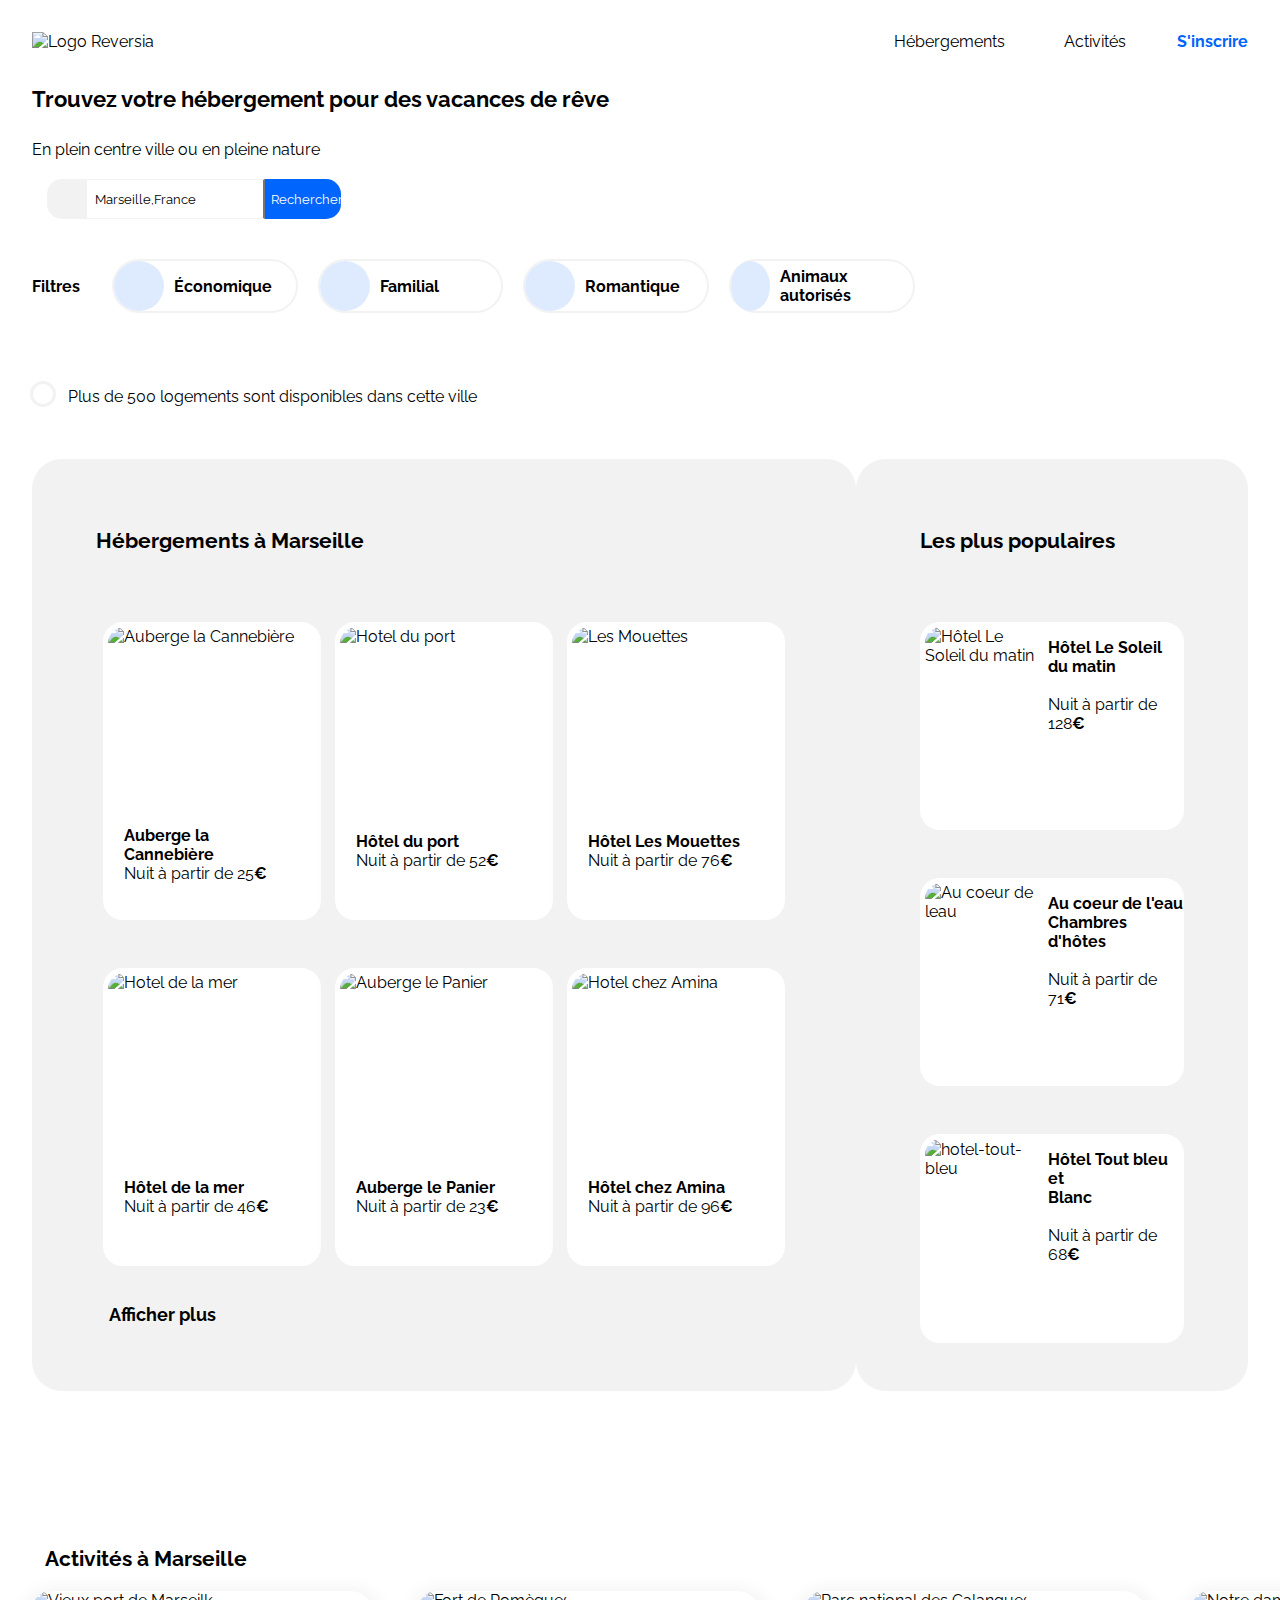
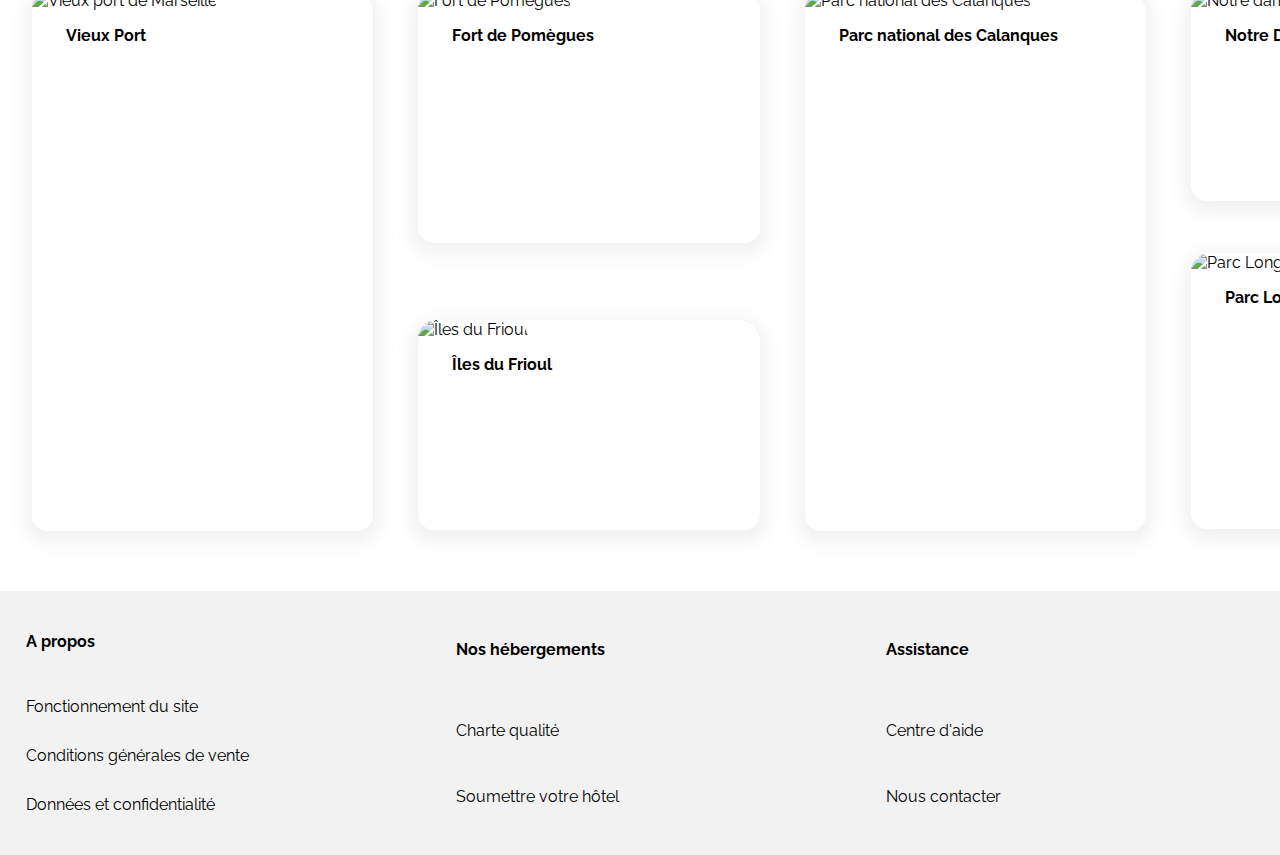
==== commit b0bed755: "refonte flex responsive" ====
--- a/index.html
+++ b/index.html
@@ -32,12 +32,12 @@
         <link rel="stylesheet" href="./css/style.css">
         <link rel="stylesheet" href="fontawesome/css/all.css">
         <!--iPhone X+, 12+-->
-        <link rel="stylesheet" media="only screen and (min-device-width: 375px) and (max-width: 812px)" href="./css/style-medium.css"/>
+        <link rel="stylesheet" media="only screen and (min-width: 375px) and (max-width: 767px)" href="./css/style-medium.css">
 
         <!--iPhone 6+, 7+ and 8+-->
-        <link rel="stylesheet" media="screen and (max-width: 736px)"href="./css/style-small.css"/>
+        <!--link rel="stylesheet" media="screen and (min-width: 414px) and (max-width: 736px)" href="./css/style-small.css"/>
         <!--Tablets-->
-        <link rel="stylesheet" media="only screen and (min-device-width: 768px) and (max-width: 1024px)" href="./css/style-tablet.css"/>
+        <link rel="stylesheet" media="only screen and (min-width: 768px) and (max-width: 1024px)" href="./css/style-tablet1.css">
 
         
         
@@ -51,8 +51,9 @@
          <header class="header">
              <div class="header-bar">
                 <!--div id="titre_principal"-->
-                  <img class="logo" src="images/logo/Reservia.svg" alt="Logo Reversia" />
-  
+                  
+                  <img class="logo"href="#"src="images/logo/Reservia.svg" alt="Logo Reversia"/>
+                 
                   <nav class="header-nav"> 
                         <a class="titre_h" href="#hebergements">Hébergements</a>
                         <a class="titre_a" href="#Activites">Activités</a>
--- a/css/style.css
+++ b/css/style.css
@@ -29,25 +29,31 @@
 }
 .logo
 {
-  width: 7%;
-  padding-top: 1.03846154rem; 
-}
+  /*width: 7%;*/
+ /* padding-top: 1.03846154rem; */
+ }
 .header a
 {
  width: 43%;
  text-align: end;
  text-decoration: none;
- margin-bottom: -17px;
+ 
 
 }
 .header a:hover
 {
   color: var(--color-blue);
   border-top: 0.1875rem solid var(--color-blue);
-
-  
-}
-
+}
+.titre_s
+{
+  color: var(--color-blue);
+  font-weight: bold;
+}
+nav .titre_s:hover
+{
+    border-top:none; 
+}
 .header-bar
 {
  display: flex;
@@ -98,10 +104,10 @@
 
 content,h1
 {
-    font-size: 1.3875rem;
-    margin-top: 0.630vw;
-    margin-bottom: 2.205vw;
-    padding-top: 2rem;
+    font-size: 139%;
+    margin-top: 0.7%;
+    margin-bottom: 2.3%;
+    padding-top: 2.2%;
 }
 
 content,h3
@@ -117,6 +123,13 @@
 #icon-search
 {
   display:none;
+}
+.Search
+{
+  display: flex;
+  height: 5rem;
+  align-items: center;
+  margin-left: -4.3%;
 }
 .Search i
 {
@@ -124,17 +137,17 @@
     display: flex;   
     justify-content: center;
     align-items: center;
-    border-radius: 0.9375vw 0rem 0rem 0.9375vw;
-    width: 2.5vw;
-    height: 2.5vw;
+    border-radius: 0.9375rem 0rem 0rem 0.9375rem;
+    width: 2.5rem;
+    height: 2.5rem;
     color: var(--color-black);
 }
 .Search input 
 {
-    height: 2.5vw;
+    height: 2.5rem;
     border-left: 0em;
-    border-bottom: 0.0625vw solid var(--color-gray);
-    border-top: 0.0625vw solid var(--color-gray);
+    border-bottom: 0.0625rem solid var(--color-gray);
+    border-top: 0.0625rem solid var(--color-gray);
 }
 .Bouton
 {
@@ -142,7 +155,7 @@
     background-color: var(--color-blue);
     width:6%;
     border-radius: 0rem 0.938rem 0.938rem 0rem;
-    height: 2.5vw;
+    height: 2.5rem;
     cursor: pointer;
     display: inline-block;
     border: 0;
@@ -161,16 +174,16 @@
   align-items: center;
   display: flex;
   flex-wrap: wrap;
-  width: 5vw;
+  width: 5rem;
 }
 .Banfiltre 
 {
-  height: 3.125vw;
+  height: 3.125rem;
   width: 13.3%;
-  margin: 1.25vw 1.25vw 1.25vw 0;
-  padding-right: 1.25vw;
-  border: 0.15vw solid var(--color-gray);
-  border-radius: 3.125vw;
+  margin: 1.25rem 1.25rem 1.25rem 0;
+  padding-right: 1.25rem;
+  border: 0.15rem solid var(--color-gray);
+  border-radius: 3.125rem;
   display: flex;
   align-items: center;
 }
@@ -189,31 +202,31 @@
   align-items: center;
   background-color: var(--color-cylan);
   border-radius: 100%;
-  width: 3.125vw;
-  height: 3.125vw;
+  width: 3.125rem;
+  height: 3.125rem;
   color: var(--color-blue);
-  margin-right: 0.625vw;
+  margin-right: 0.625rem;
 }
 .Info 
 {
-    margin-top: 3vw;
-    margin-bottom:  3vw;
+    margin-top: 3rem;
+    margin-bottom:  3rem;
     display: flex;
     align-items: center;
 }
 .Info span i
 {
-    width: 1.25vw;
-    height: 1.25vw;
+    width: 1.25rem;
+    height: 1.25rem;
     display: inline-flex;
     justify-content: center;
     align-items: center;
     color: var(--color-blue);
-    border:  0.19367333763718528vw solid var(--color-gray);
-    border-radius: 3.125vw;
+    border:  0.19367333763718528rem solid var(--color-gray);
+    border-radius: 3.125rem;
     position: relative;
-    left: -0.1291155584247902vw;
-    margin-right: 0.625vw;
+    left: -0.1291155584247902rem;
+    margin-right: 0.625rem;
 }
 /*Start*/
 .blue i
@@ -235,25 +248,25 @@
 }
 .heberg {
     width: 30%;
-    height: 18vw;
+    height: 18rem;
     border: 0.313rem solid white;
-    border-radius: 1.25vw;
+    border-radius: 1.25rem;
     display: flex;
     flex-direction: column;
     text-decoration: none;
-    margin-top: 3vw;
-    box-shadow: 0px 0px 0.625vw 0.625vw rgba(242, 242, 242);
+    margin-top: 3rem;
+    box-shadow: 0rem 0rem 0.625rem 0.625rem rgba(242, 242, 242);
 }
 .imghebergements {
-    border-top-left-radius: 1.0329244673983216vw;
-    border-top-right-radius: 1.0329244673983216vw;
+    border-top-left-radius: 1.0329244673983216rem;
+    border-top-right-radius: 1.0329244673983216rem;
     object-fit: cover;
     height: 60%;
 }
 
 .hebergementstexte {
     color: black;
-    padding: 1vw;
+    padding: 1rem;
     display: flex;
     flex-direction: column;
     justify-content: space-between;
@@ -284,16 +297,16 @@
   border-radius: 1.875rem;
 }
 .padding {
-    padding-left: 4vw;
-    padding-right: 4vw;
+    padding-left: 4rem;
+    padding-right: 4rem;
 }
 .end
 {
-  padding-bottom: 3vw;
+  padding-bottom: 3rem;
 }
 
 .select {
-    padding-top: 3vw;
+    padding-top: 3rem;
     display: flex;
     justify-content: space-between;
     align-items: center;
@@ -306,27 +319,27 @@
 .pop 
 { 
   width: 100%;
-  height: 13.020833333333334vw;
-  border-radius: 1.25vw;
-  display: flex;
-  margin-top: 3vw;
+  height: 13.020833333333334rem;
+  border-radius: 1.25rem;
+  display: flex;
+  margin-top: 3rem;
 
 } 
 .popimg { 
    width: 52%;
    height: 95%;
    margin: 0;
-   padding:  0.3255208333333333vw;
+   padding:  0.3255208333333333rem;
    object-fit: cover;
-   border-top-left-radius: 1.25vw;
-   border-bottom-left-radius: 1.25vw;
+   border-top-left-radius: 1.25rem;
+   border-bottom-left-radius: 1.25rem;
 }
 .texte { 
     width: 60%;
     display: flex;
     flex-direction: column;
     justify-content: space-between;
-    margin-bottom: 1vw;
+    margin-bottom: 1rem;
 }
 
 .global {
@@ -340,8 +353,8 @@
 .flex 
 {
   display: flex;
-  width: 93.75vw;
-  height: 37.5vw;
+  width: 93.75rem;
+  height: 37.5rem;
 }
 
 .activtitre
@@ -414,7 +427,7 @@
 {
  width: 100%;
  height: 35%;
- margin-top: 77px;
+ margin-top: 22.6%;
 }
 /*txt*/
 .marg2
@@ -457,29 +470,26 @@
 /*Footer*/
 
 footer{
- padding: 2.6vw 2vw 1vw 6vw;
-display: flex;
-width: 90.8vw;
-height: 13.25vw;
-margin-left: 2px;
+ padding: 2% 2% 2% 2%;
+ display: flex;
+ justify-content: space-between;
+ height: 13.25rem;
 }
 
 .foo1 {
-    display: flex;
-    flex-direction: column;
-    margin-bottom: 10vw;
-    line-height: 2vw;
-    width: 32%;
-    text-decoration: none;
-    color:var(--color-black)
+  display: flex;
+  flex-direction: column;
+  width: 30%;
+  justify-content: space-around;
+
 }
 .footergras {
     font-size: 1rem;
     font-weight: bold;
-    margin-bottom: 1vw;
-}
-
-.foo1 a {
+    margin-bottom: 1rem;
+}
+
+/*.foo1 a {
     text-decoration: none;
     color:var(--color-black)
-}+}
--- a/css/style-medium.css
+++ b/css/style-medium.css
@@ -1,53 +1,28 @@
-/*---- iPhone X+, 12+ ---
-        <link rel="stylesheet" media="only screen and (min-device-width: 375px) 
-        and (max-width: 812px)" href="./css/style-medium.css"/>*/
-body
+
+/*only screen and (min-width: 375px) and (max-width: 767px)" href="./css/style-medium1.css">*/
+.header-nav 
 {
-  margin: auto;
-}
-#bloc_page 
-{
- 
-   margin: auto;
-   width: auto;   
-}
-.logo
-{
-  width:18vw;
-   
+  width: 86%;
+  flex-wrap: wrap-reverse;
+  height: 8rem;
   
 }
-img.logo
-{
-  margin-top: -3rem;
-  padding-top: 2.038rem;
+.header-nav :nth-child(3){
+ 
+ flex-grow: 1;
+ 
 }
-.header-nav {
-    width: 73%;
-    align-items: end;
-    
-
+.header-nav :nth-child(1){
+ 
+ flex-grow: 1;
 }
+.header-nav :nth-child(2){
+ 
+ flex-grow: 1;
+}*/
 .header-bar {
-  align-items: center;
-  width: 46%;
-}
-
-.titre_s
-{
- padding-top: 10px;
- padding-bottom: 98px;
- color: var(--color-blue);
- padding-top: 3.038rem;
-
-
-}
-.header a
-{
- padding-right: 7%;
- width: 81%;
- padding-left: 35px
-
+    width: 100%;
+    height: 8rem;
 }
 .header a:hover
 {
@@ -57,286 +32,5 @@
 }
 nav .titre_s:hover
 {
-  
-   border-bottom:none; 
-   
+    border-bottom:none; 
 }
-
-  /*Content*/
-  .content a
-{
-    margin-left: 15px;
-    font-size: 14px;
-}
-  .Search
-{
-    
-    height: 100px;
-    margin-left: 45px;
-}
-  .Search i
-{
-    
-    border-radius: 3.938vw 0rem 0rem 3.938vw;
-    width: 12%;
-    height: 42%;
-    margin-left: -14px;
-}
-.Search input 
-{
-    border-right-width: 0px;
-    border-bottom: 0.0625vw solid var(--color-gray);
-    border-top: 0.0625vw solid var(--color-gray);
-}
-  .Bouton
-{
-  display: none;
-
-}  
-  .Search input 
-{
-    height: 42%;
-    
-}
-#icon-search
-{
-  display: block;
-  margin: -42px auto auto 197px;
-  background-color: var(--color-blue);
-  height: 28px;
-  width: 31px;
-  padding-left: 14px;
-  padding-top: 14px;
-  color:var(--color-white);
-  border-radius: 15px;
-  
-} 
-
-.Bouton
-{
-    width: 20%;
-    height: 42%;
-}  
-/*Filtre*/
-  .Filtre
-{
-  margin-left: 27px;
-  width: 375px;
-}
-  .Banner_Filtre
-{  
-  flex-wrap: wrap;
-}
-  .Banfiltre
-{
-  height: 41px;
-  border-radius: 23px;
-  border: 2px solid var(--color-gray);
-}
-  .Banfiltre i 
-{
-  width: 46px;
-  height: 45px;
-}
-  .content, h2
-{
-  padding-left: 7px;
-  padding-top: 1px
-}
-  .EC
-{
-  width: 165px;
-  margin-left: 27px;
-}
-  .FA
-{
-  width: 130px;
-  margin-left: 10px;
-}
-  .RO
-{
-  width: 156px;
-  margin-left: 27px;
- 
-}
-  .AN
-{
-  width: 200px;
-  margin-left: 27px;
-}
-/*info*/
-.Info 
-{
-    margin-top: 8vw;
-    margin-bottom: 8vw;
-    
-}
-.Info span i
-{
-    
-    width: 6.25vw;
-    height: 6.25vw;
-    margin-left: 27px;
-}
-.normal
-{
-  margin-left: 6px;
-  width: 294px;
-  font-weight: 250;
-}
-/*populaires-Hebergements*/
-.global
-{
-  flex-direction: column;
-}
-.populaires
-{
- width: 90vw;
- border-radius: 0;
-}
-.pop 
-{ 
-  border-radius: 6.25vw;
-  margin-top: 3vw;
-  height: 42.021vw;
-  margin-left: -5px;
-}
-h3 span
-{
-	padding-left: 27px;
-}
-
-.popimg
-{ 
-   border-top-left-radius: 5.85vw;
-   border-bottom-left-radius: 5.85vw;
-   padding-top: 1.326vw;
-   padding-bottom: 1.326vw;
-   padding-left: 1.326vw;
-   width: 43%;
-   height: 91%;
-   margin: auto;
-}
-.texte 
-{ 
-   width: 49%;
-   justify-content: center;
-   margin-left: 5vw;
-   height: 40vw;
-} 
-.blue
-{
-  margin-top: 7vw;
-}
-/*hebergements*/
-.marseille span
-{
-  margin-left: -26px;
-}
-.hebergements
-{
-  border-radius: 1.875rem;
-  width: 58%;
-  background: var(--color-white)
- 
-}
-.tophebergement
-{
-  flex-direction: column;
-}
-.heberg {
-    width: 130%;
-    height: 52vw;
-    border: 0.313rem solid white;
-    border-radius: 4.25vw;
-    box-shadow: 0rem 0.313rem 1.125rem 0.438rem rgb(242, 242, 242);
-    
-}
-.imghebergements {
-    border-top-left-radius: 3.25vw;
-    border-top-right-radius: 3.25vw;
-    height: 30vw;
-}
-/*activités*/
-.flex 
-{
- flex-direction: column;
- height: 326vw;
- justify-content: space-around;
- margin-left: 19px;
-}
-.select
-{ 
- width: 102%;
- margin: 2px auto 37px -13px;
-}
-/*.port{
-  margin-left: 25px;
-}*/
-.activtitre
-{
-  box-shadow: 0rem 0.313rem 1.125rem 0.438rem rgb(242, 242, 242);
-  border-bottom-left-radius: 1rem;
-  border-bottom-right-radius: 1rem;
-  border-top-left-radius: 1.375rem;
-  border-top-right-radius: 1.375rem;
-
-}
-.activtitre img
-{
-  height: 147px;
-  width: 308px;
- /* margin-left: -7px;*/
-}
-.marginstart
-{
-    margin-bottom: 7%;
-    margin-left: 3%;
-    width: 308px;
-}
-.marg2 {
-    
-    margin-block: 30px;
-}
-
-.pomegues {
-    height: 47%;
-    width: 224%;
-}
-.frioul
-{  
-  height: 47%;  
-  width: 224%;
-  margin-top: 18%;
-}
-.marginlongchamp 
-{
-    margin-top: 21%;
-    height: 47%;
-    width: 224%;
-}
-.marginnotredame {
-    height: 47%;
-    width: 226%;
-} 
-/*.activtitre img
-{
-  margin-top: -26px;
-
-}*/
-footer
-{
-  flex-direction: column;
-  height: 100vw;
-  margin-top: 93px;
-  width: 86.8vw;
-}
-.foo1
-{
-  margin-bottom: 10vw;
-  line-height: 2vw;
-  width: 73%;
-}
-.foo1 a {
-  margin-top: 5vw;
-}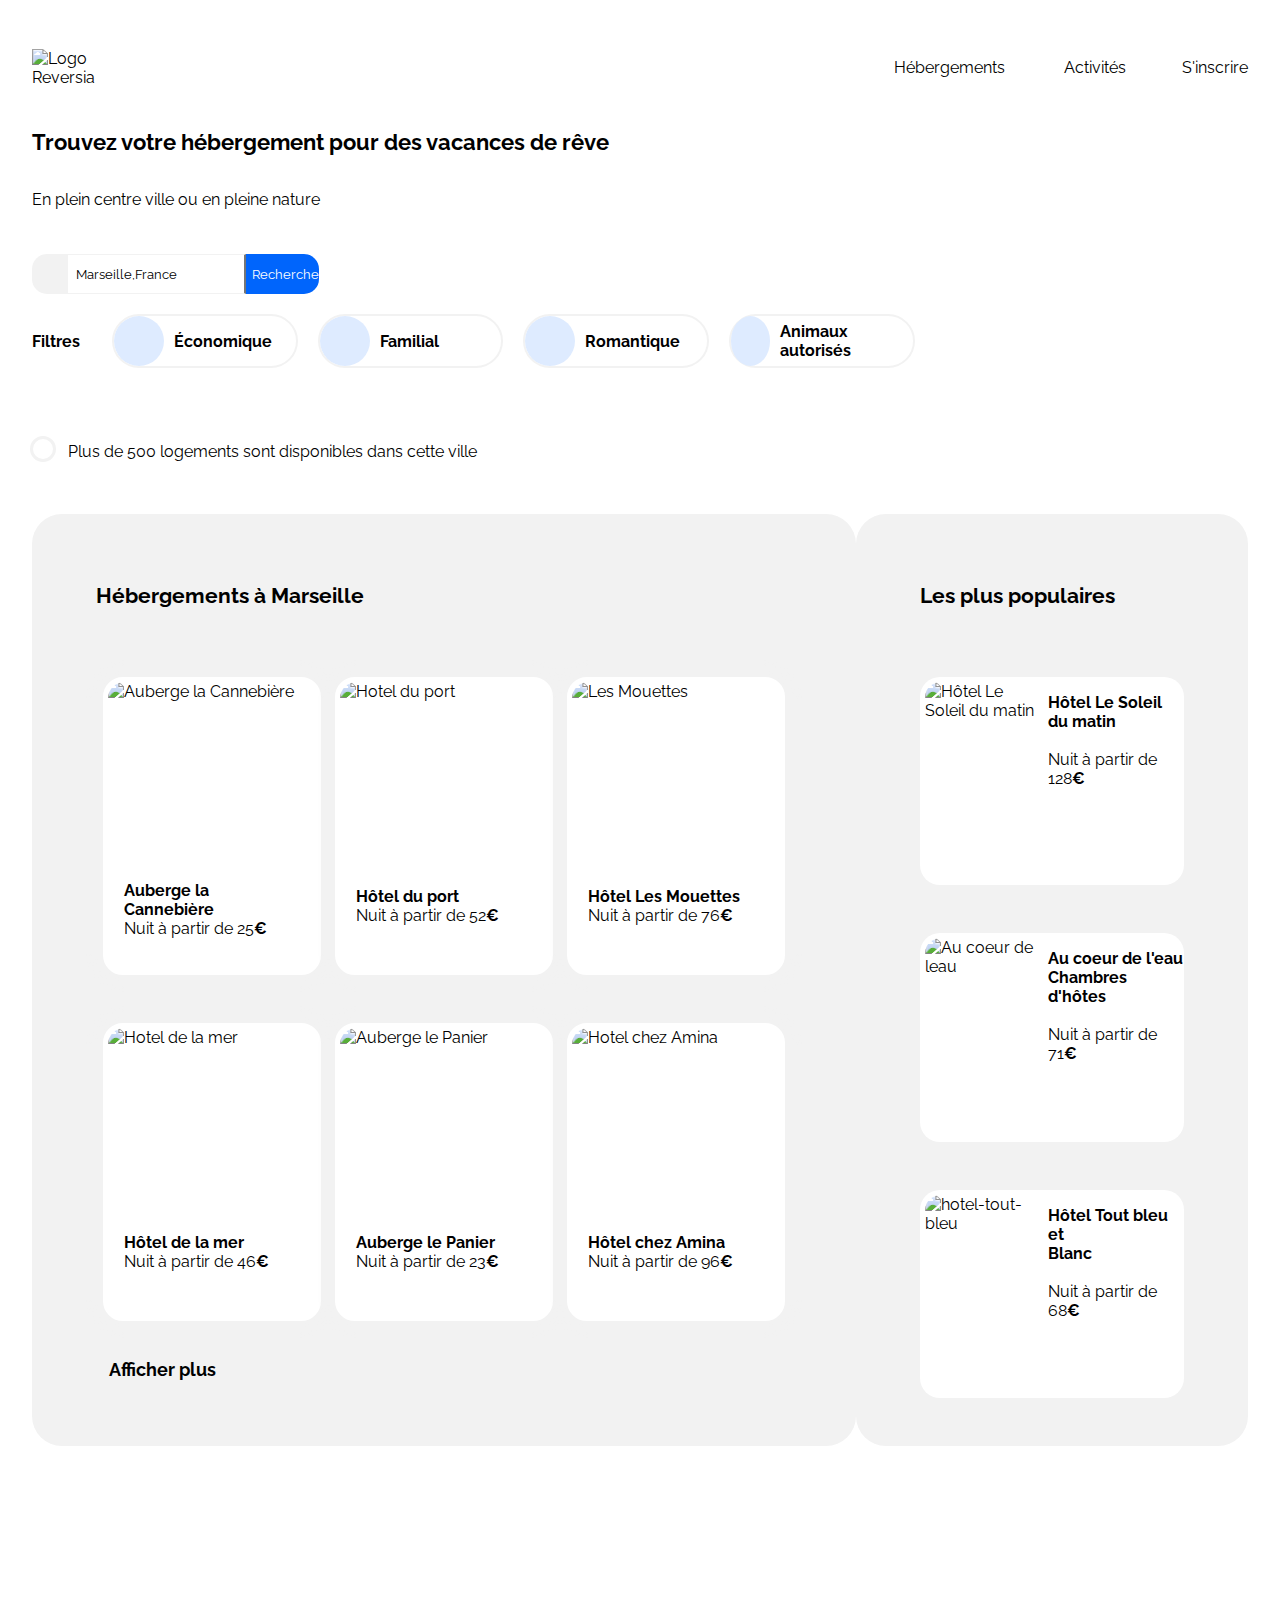
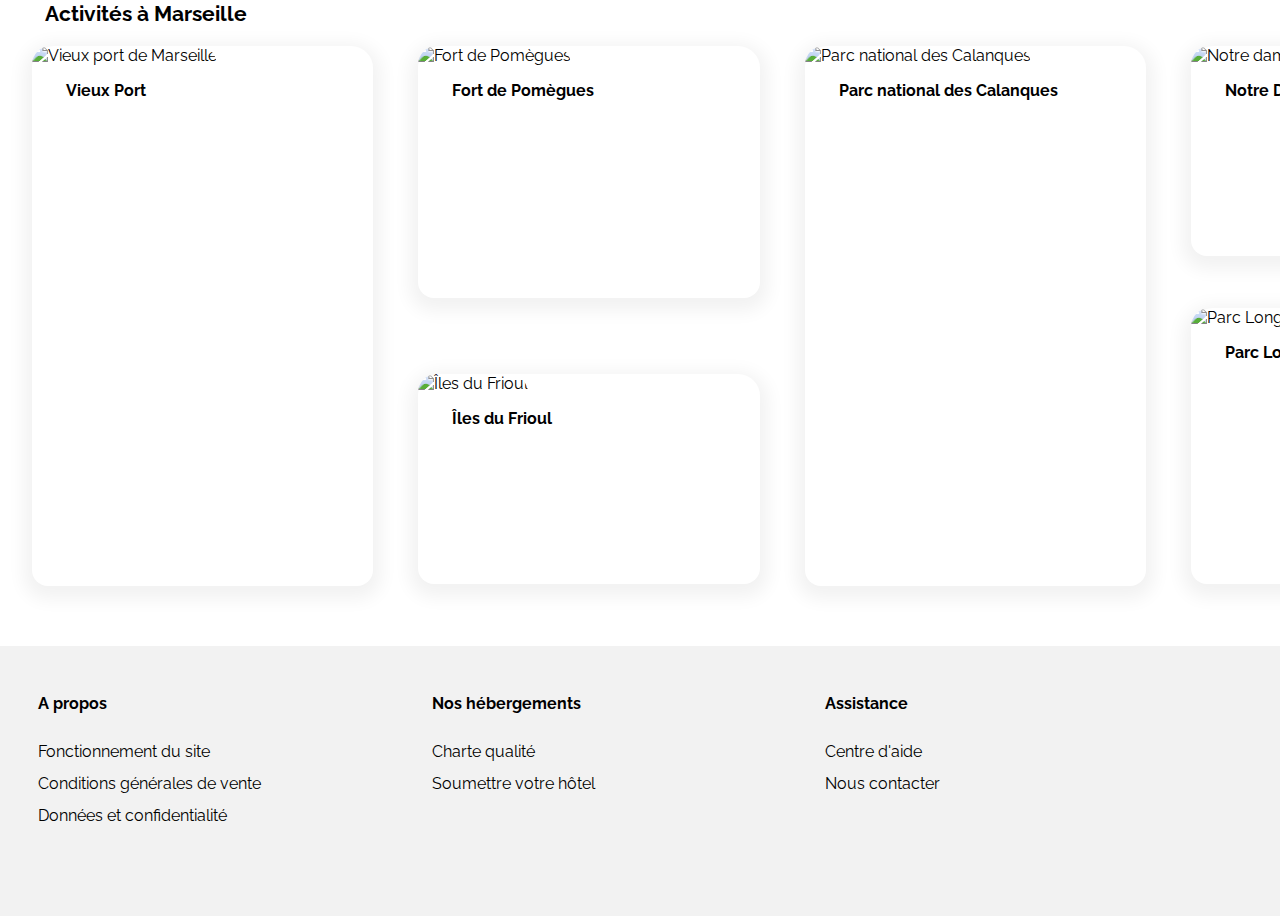
==== commit e049c2cf: "retirer les px" ====
--- a/index.html
+++ b/index.html
@@ -35,9 +35,9 @@
         <link rel="stylesheet" media="only screen and (min-width: 375px) and (max-width: 767px)" href="./css/style-medium.css">
 
         <!--iPhone 6+, 7+ and 8+-->
-        <!--link rel="stylesheet" media="screen and (min-width: 414px) and (max-width: 736px)" href="./css/style-small.css"/>
+        <!--link rel="stylesheet" media="screen and (min-width: 414px) and (max-width: 736px)" href="./css/style-small.css"-->
         <!--Tablets-->
-        <link rel="stylesheet" media="only screen and (min-width: 768px) and (max-width: 1024px)" href="./css/style-tablet1.css">
+        <link rel="stylesheet" media="only screen and (min-width: 768px) and (max-width: 1024px)" href="./css/style-tablet.css">
 
         
         
@@ -52,7 +52,7 @@
              <div class="header-bar">
                 <!--div id="titre_principal"-->
                   
-                  <img class="logo"href="#"src="images/logo/Reservia.svg" alt="Logo Reversia"/>
+                  <img class="logo" src="images/logo/Reservia.svg" alt="Logo Reversia"/>
                  
                   <nav class="header-nav"> 
                         <a class="titre_h" href="#hebergements">Hébergements</a>
@@ -77,14 +77,10 @@
                     <i class="fas fa-map-marker-alt"></i>
 
                       <input type="search" name="query" value="  Marseille,France"><button class="Bouton">Rechercher</button>
-
-
                                             
                         <i id="icon-search" class="fas fa-search"></i>
-                      
-                      
-                 
-              </div> 
+            </div>    
+              
 
               <div class="Banner_Filtre">
                     <section class="Filtre">
--- a/css/style.css
+++ b/css/style.css
@@ -29,30 +29,21 @@
 }
 .logo
 {
-  /*width: 7%;*/
- /* padding-top: 1.03846154rem; */
- }
+  width: 7%;
+  padding-top: 1.03846154rem; 
+}
 .header a
 {
  width: 43%;
  text-align: end;
  text-decoration: none;
- 
+ margin-bottom: -17px;
 
 }
 .header a:hover
 {
   color: var(--color-blue);
   border-top: 0.1875rem solid var(--color-blue);
-}
-.titre_s
-{
-  color: var(--color-blue);
-  font-weight: bold;
-}
-nav .titre_s:hover
-{
-    border-top:none; 
 }
 .header-bar
 {
@@ -104,10 +95,10 @@
 
 content,h1
 {
-    font-size: 139%;
-    margin-top: 0.7%;
-    margin-bottom: 2.3%;
-    padding-top: 2.2%;
+    font-size: 1.3875rem;
+    margin-top: 0.630rem;
+    margin-bottom: 2.205rem;
+    padding-top: 2rem;
 }
 
 content,h3
@@ -123,13 +114,6 @@
 #icon-search
 {
   display:none;
-}
-.Search
-{
-  display: flex;
-  height: 5rem;
-  align-items: center;
-  margin-left: -4.3%;
 }
 .Search i
 {
@@ -138,9 +122,9 @@
     justify-content: center;
     align-items: center;
     border-radius: 0.9375rem 0rem 0rem 0.9375rem;
-    width: 2.5rem;
+    width: 3%;
     height: 2.5rem;
-    color: var(--color-black);
+    
 }
 .Search input 
 {
@@ -159,7 +143,6 @@
     cursor: pointer;
     display: inline-block;
     border: 0;
-
 }
 
 /*Filtre*/
@@ -255,7 +238,7 @@
     flex-direction: column;
     text-decoration: none;
     margin-top: 3rem;
-    box-shadow: 0rem 0rem 0.625rem 0.625rem rgba(242, 242, 242);
+    box-shadow: 0px 0px 0.625rem 0.625rem rgba(242, 242, 242);
 }
 .imghebergements {
     border-top-left-radius: 1.0329244673983216rem;
@@ -427,7 +410,7 @@
 {
  width: 100%;
  height: 35%;
- margin-top: 22.6%;
+ margin-top: 22%;
 }
 /*txt*/
 .marg2
@@ -469,19 +452,21 @@
 
 /*Footer*/
 
-footer{
- padding: 2% 2% 2% 2%;
- display: flex;
- justify-content: space-between;
- height: 13.25rem;
+footer {
+  padding: 2.6rem 2rem 1rem 2.4rem;
+  display: flex;
+  height: 13.25rem;
+  width: 96%;
 }
 
 .foo1 {
-  display: flex;
-  flex-direction: column;
-  width: 30%;
-  justify-content: space-around;
-
+    display: flex;
+    flex-direction: column;
+    margin-bottom: 10rem;
+    line-height: 2rem;
+    width: 32%;
+    text-decoration: none;
+    color:var(--color-black)
 }
 .footergras {
     font-size: 1rem;
@@ -489,7 +474,7 @@
     margin-bottom: 1rem;
 }
 
-/*.foo1 a {
+.foo1 a {
     text-decoration: none;
     color:var(--color-black)
-}
+}--- a/css/style-tablet.css
+++ b/css/style-tablet.css
@@ -0,0 +1,93 @@
+/*min-width: 768px) and (max-width: 1024px)*/ 
+
+body
+{
+  width: auto;
+  
+}
+.header-nav 
+{
+   width: 57%;
+   flex-wrap: nowrap;
+   height: 6rem;
+}
+.header-nav :nth-child(3){
+ /*background-color: red;/**/
+   flex-grow: 1;
+ 
+}
+.header-nav :nth-child(1){
+ /*background-color: green;*/
+   flex-grow: 1;
+}
+.header-nav :nth-child(2){
+ /*background-color: yellow;*/
+   flex-grow: 1;
+}
+.header-bar {
+    width: 100%;
+    height: 8rem;
+}
+.Search
+{
+   width: 200%;
+}
+.Banner_Filtre {
+	display: flex;
+	flex-wrap: wrap;
+}
+.Banfiltre {	
+	width: 28.3%;	
+}
+.Filtre {
+	width: 19%;
+}
+
+.RO{
+	margin-left: 19%;
+}
+/*hebergement*/
+.global{
+	flex-wrap: wrap-reverse;
+}
+.hebergements {
+	
+	width: auto;
+}
+.heberg{
+    width: 46%;
+}
+.populaires{
+    margin-top: 2%;
+    width: 100%
+
+
+}
+.pop{
+    width: 100%;
+}
+.flex{
+	width: auto;
+	margin-left: -2%;
+    margin-right: -2%;
+}
+.flex span {
+	font-size: 70%;
+	padding-left:4%
+}
+
+.marginstart{
+	margin-bottom: 13%;
+}
+.marginlongchamp {
+	margin-top: 1rem;
+}
+footer{	
+  padding-top: 5%;
+  padding-right: 5%;
+  padding-bottom: 5%;
+  padding-left: 5%;
+}
+.foo1{
+	width: 26%;
+}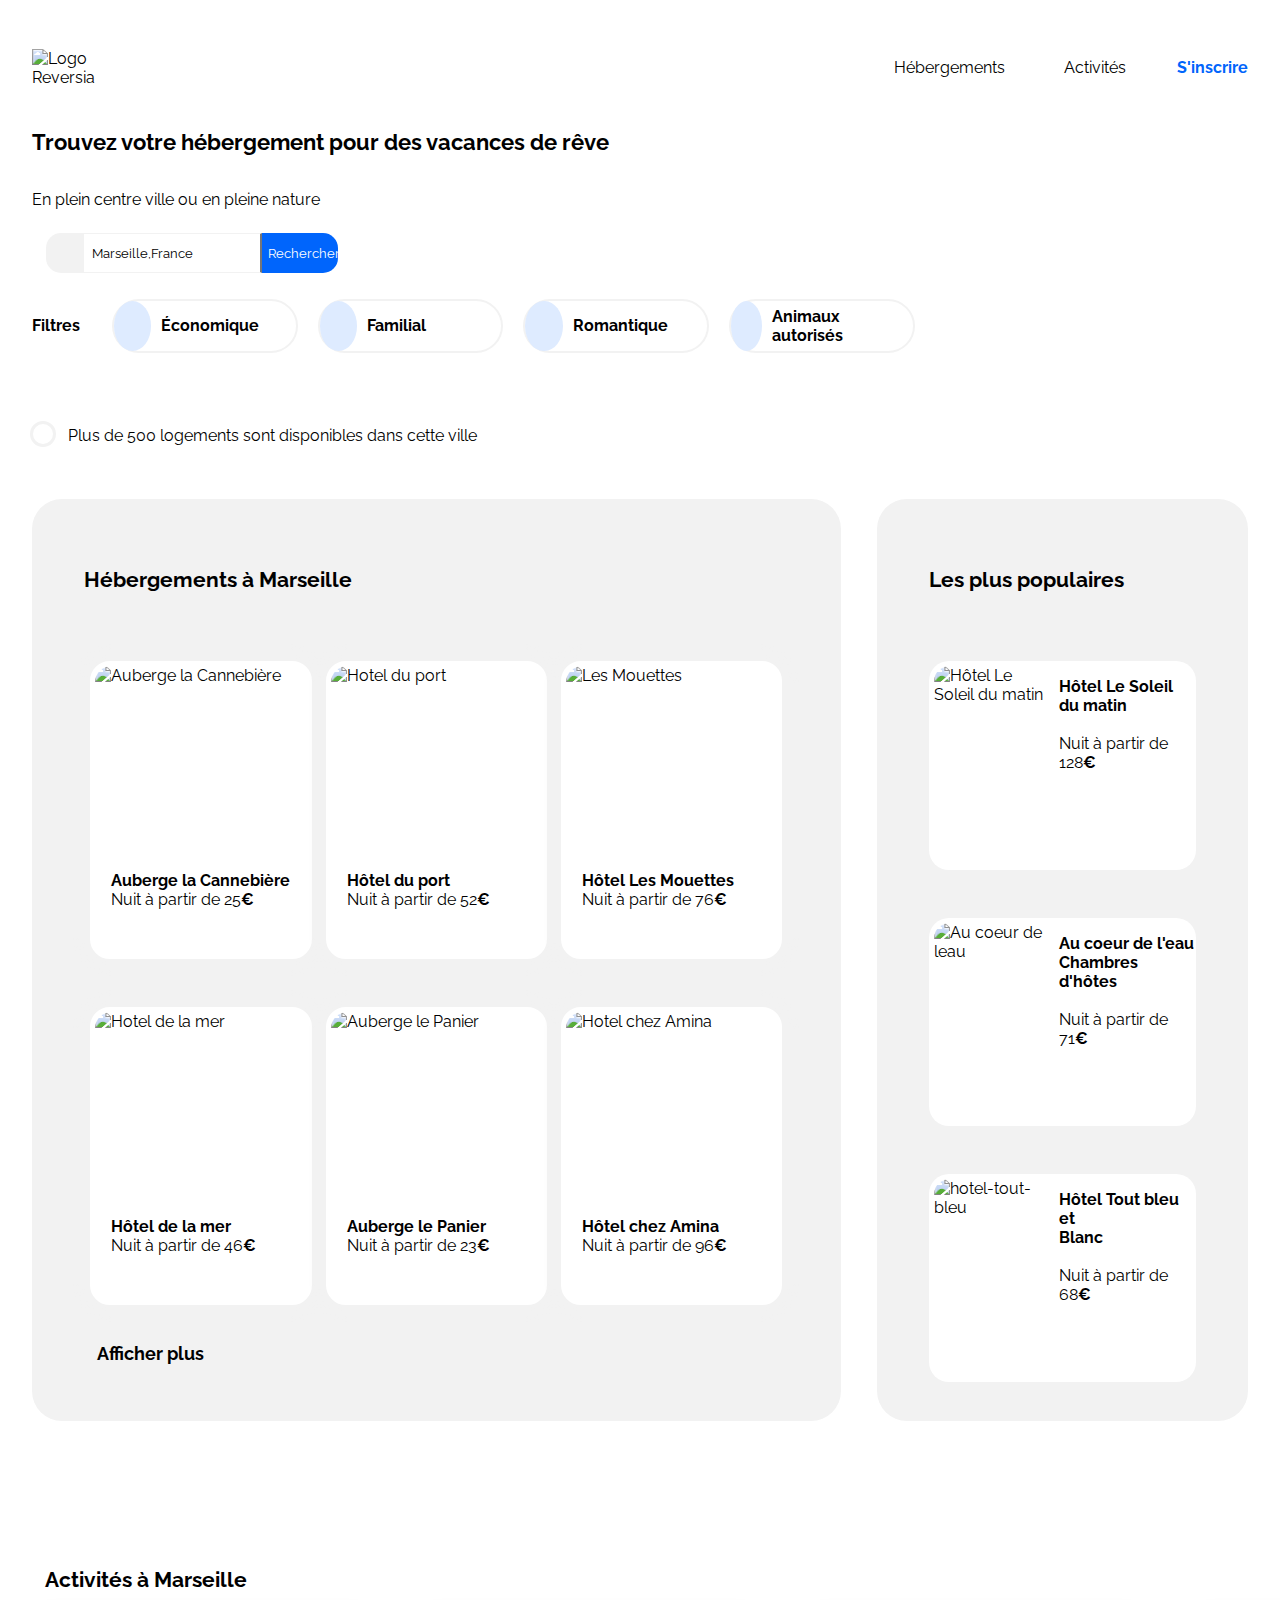
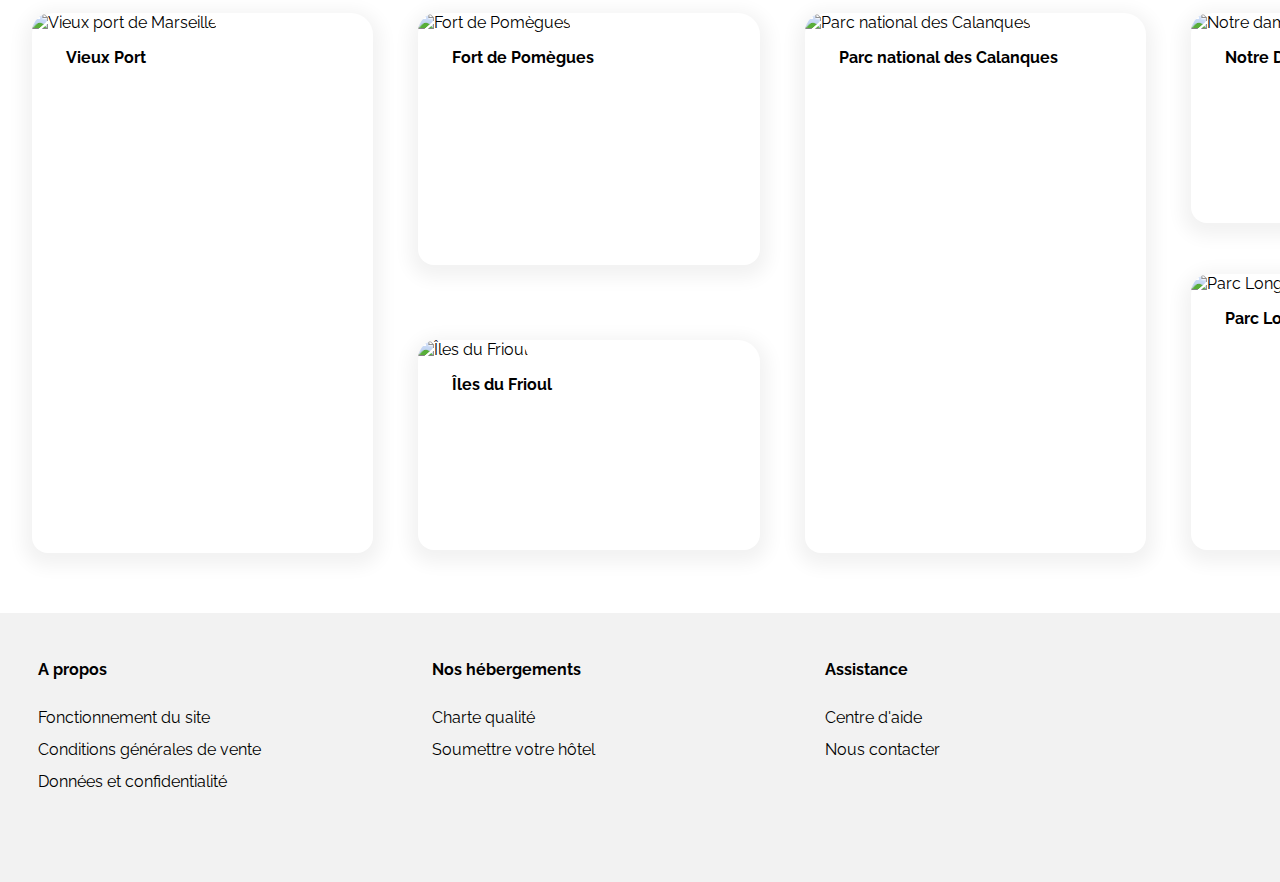
==== commit a471da1b: "mis a jour iphone" ====
--- a/index.html
+++ b/index.html
@@ -77,8 +77,9 @@
                     <i class="fas fa-map-marker-alt"></i>
 
                       <input type="search" name="query" value="  Marseille,France"><button class="Bouton">Rechercher</button>
-                                            
+                                          
                         <i id="icon-search" class="fas fa-search"></i>
+
             </div>    
               
 
--- a/css/style.css
+++ b/css/style.css
@@ -5,7 +5,6 @@
 {
        font-family : 'Raleway', sans-serif;
        
-
 }
 /*general color*/
 :root {
@@ -15,10 +14,8 @@
     --color-gray: #F2F2F2;
     --color-white:#FFFFFF;
     --color-black:#000000;
-
 }
 /*Header*-logo-*/
-
 body
 {
   margin: 0;
@@ -45,6 +42,13 @@
   color: var(--color-blue);
   border-top: 0.1875rem solid var(--color-blue);
 }
+nav .titre_s:hover {
+  border-top: none;  
+}
+.titre_s{
+  font-weight: bold;
+  color: var(--color-blue);
+}
 .header-bar
 {
  display: flex;
@@ -57,8 +61,9 @@
  display:flex;
  justify-content: space-evenly;
  align-items: center;
+}
 
-}
+
  /*background-color*/
 .Search i,.hebergements,.populaires,footer
 {
@@ -68,7 +73,6 @@
 {
    background-color: var(--color-white);
 }
-
 nav a ,a,.menu,li
 {
    color: var(--color-black);
@@ -92,7 +96,6 @@
 {
   visibility:hidden;
 }
-
 content,h1
 {
     font-size: 1.3875rem;
@@ -100,12 +103,9 @@
     margin-bottom: 2.205rem;
     padding-top: 2rem;
 }
-
 content,h3
 {
     font-size: 1.3rem;
-
-   
 }
 content,h2
 {
@@ -114,6 +114,11 @@
 #icon-search
 {
   display:none;
+}
+.Search{
+  display: flex;
+  margin-top: 2%;
+  margin-left: -4.4%;
 }
 .Search i
 {
@@ -123,8 +128,7 @@
     align-items: center;
     border-radius: 0.9375rem 0rem 0rem 0.9375rem;
     width: 3%;
-    height: 2.5rem;
-    
+    height: 2.5rem;    
 }
 .Search input 
 {
@@ -144,13 +148,10 @@
     display: inline-block;
     border: 0;
 }
-
 /*Filtre*/
 .Banner_Filtre
 {
   display: flex;
- 
-
 }
 .Filtre 
 {
@@ -174,10 +175,8 @@
 {
   color: var(--color-blue);
   cursor: pointer; 
-  background-color: var(--color-cylan);
-  
-}
-
+  background-color: var(--color-cylan);  
+}
 .Banfiltre i 
 {
   display: flex;
@@ -185,8 +184,8 @@
   align-items: center;
   background-color: var(--color-cylan);
   border-radius: 100%;
-  width: 3.125rem;
-  height: 3.125rem;
+  width: 23%;
+  height: 100%;
   color: var(--color-blue);
   margin-right: 0.625rem;
 }
@@ -246,7 +245,6 @@
     object-fit: cover;
     height: 60%;
 }
-
 .hebergementstexte {
     color: black;
     padding: 1rem;
@@ -255,7 +253,6 @@
     justify-content: space-between;
     margin: 0;
 }
-
 .affich
 {
     display: flex;
@@ -265,14 +262,11 @@
     font-size: 1.1rem;
     margin:2.375rem 0rem 0rem 0.813rem;
 }
-
-/*okokok populaires*/
 /*.populairesglobal,*/
 .hebergements
 {
   border-radius: 1.875rem;
-  width: 58%;
-  
+  width: 58%;  
 }
 .populaires
 {
@@ -280,14 +274,13 @@
   border-radius: 1.875rem;
 }
 .padding {
-    padding-left: 4rem;
-    padding-right: 4rem;
+  padding-left: 4.25%;
+  padding-right: 4.25%;
 }
 .end
 {
-  padding-bottom: 3rem;
-}
-
+  padding-bottom: 3.20%;
+}
 .select {
     padding-top: 3rem;
     display: flex;
@@ -306,7 +299,6 @@
   border-radius: 1.25rem;
   display: flex;
   margin-top: 3rem;
-
 } 
 .popimg { 
    width: 52%;
@@ -324,13 +316,11 @@
     justify-content: space-between;
     margin-bottom: 1rem;
 }
-
 .global {
     
     display: flex;
     flex-direction: row-reverse;
-    justify-content: space-between;
-    
+    justify-content: space-between;    
 }
 /*activités*/
 .flex 
@@ -339,7 +329,6 @@
   width: 93.75rem;
   height: 37.5rem;
 }
-
 .activtitre
 {
   box-shadow: 0rem 0.313rem 1.125rem 0.438rem rgb(242, 242, 242);
@@ -347,7 +336,6 @@
   border-bottom-right-radius: 1rem;
   border-top-left-radius: 1.375rem;
   border-top-right-radius: 1.375rem;
-
 }
 .activtitre img
 {
@@ -358,9 +346,7 @@
 .flex span
 {
  padding-left:10%; 
-
-}
-
+}
 /*vieux Port*/
 /*img*/
 .port,.cal
@@ -368,14 +354,11 @@
   height: 88%;
   width: 100%;
 }
-
 /*txt*/
 .marginstart
-{
- 
+{ 
  margin-bottom: 4%;
  width: 39%;
-
 }
 /*column2*/
 .activcolumn2
@@ -383,9 +366,7 @@
   margin-left: 3%;
   width: 39%;
 }
-
-/*Fort de Pomègues*/
-/*img*/
+/*Fort de Pomègues-img*/
 .small
 {
   height: 75%;
@@ -393,11 +374,9 @@
 }
 /*txt*/
 .pomegues
-{
- 
+{ 
   height: 42%;
-  width: 100%;
-  
+  width: 100%;  
 }
 /*iles du Frioul*/
 /*img*/
@@ -418,47 +397,38 @@
  margin-left: 3%; 
  width: 39%;
 }
- /*notre dame de la garde*/
- /*img*/
-.nddlg
+ /*notre dame de la garde-img*/
+ .nddlg
 {
   height: 69%;
-  width: 100%;
- 
+  width: 100%; 
 }
 /*txt*/
 .marginnotredame
-{
-   
+{   
    height: 35%;
    width: 100%
 }
-/*Longchamps*/
-/*img*/
+/*Longchamps-img*/
 .longchamp
 {
   height: 77.8%;
-  width: 100%;
- 
+  width: 100%; 
 }
 /*txt*/
 .marginlongchamp
-{
-  
+{  
   margin-top: 15%;
   height: 46%;
   width: 100%;
 }
-
 /*Footer*/
-
 footer {
   padding: 2.6rem 2rem 1rem 2.4rem;
   display: flex;
   height: 13.25rem;
   width: 96%;
 }
-
 .foo1 {
     display: flex;
     flex-direction: column;
@@ -473,8 +443,8 @@
     font-weight: bold;
     margin-bottom: 1rem;
 }
-
 .foo1 a {
     text-decoration: none;
     color:var(--color-black)
-}+}
+/*FIN*/--- a/css/style-medium.css
+++ b/css/style-medium.css
@@ -1,36 +1,206 @@
 
 /*only screen and (min-width: 375px) and (max-width: 767px)" href="./css/style-medium1.css">*/
-.header-nav 
-{
+body
+{
+  width:auto;
+}
+.logo{
+ width: 35%;
+ padding-bottom: 18%;
+}
+
+.header-nav{
   width: 86%;
   flex-wrap: wrap-reverse;
-  height: 8rem;
-  
-}
-.header-nav :nth-child(3){
- 
+  height: 8rem;  
+}
+.header-nav :nth-child(3){ 
+ flex-grow: 1; 
+}
+.header-nav :nth-child(1){ 
  flex-grow: 1;
- 
-}
-.header-nav :nth-child(1){
- 
+}
+.header-nav :nth-child(2){ 
  flex-grow: 1;
 }
-.header-nav :nth-child(2){
- 
- flex-grow: 1;
-}*/
 .header-bar {
     width: 100%;
     height: 8rem;
 }
-.header a:hover
-{
+.header a:hover{
    color: var(--color-blue);
    border-top:none; 
    border-bottom:0.1875rem solid var(--color-blue);
 }
-nav .titre_s:hover
-{
+nav .titre_s:hover{
     border-bottom:none; 
 }
+content, h1 {
+   font-size: 141%;  
+   margin-bottom: 8.3%;
+   margin-left: 0.125rem;
+}
+content,a{
+  margin-left: 0.125rem;
+}
+/*serach*/
+.Bouton{
+   display: none;
+}
+.Search{
+  margin-top: 8%;
+  margin-left: -18.4%;
+}
+.Search i
+{
+  width: 14%;
+  height: 3rem;
+  margin-left: 1%;
+}
+#icon-search{
+  display: block;
+  background-color: var(--color-blue);
+  height: 2rem;
+  width: 8%;
+  padding-left: 0.875rem;
+  padding-top: 0.875rem;
+  color: var(--color-white);
+  border-radius: 0.938rem;
+  margin-left: -3%;
+}
+.Search input{
+  width: 55%;
+  border-right-width: 0px;
+  height: 3rem;
+}
+input{
+  background-color: transparent;
+}
+.Filtre{
+  margin-left: 2%;
+  width: 82%;
+  margin-top: 8%;
+}
+.Banner_Filtre
+{  
+  flex-wrap: wrap;
+}
+.Banfiltre
+{
+  height: 2.563rem;
+}
+.Banfiltre i 
+{
+  width: 46px;
+}
+.content, h2
+{
+  padding-left: 7px;
+  padding-top: 1px
+}
+.EC
+{
+  width: 42%;
+  margin-left: 1%;
+}
+.FA
+{
+  width:  32.3%;
+  
+}
+.RO
+{
+  width: 41%;
+  margin-left: 1%;
+  margin-bottom: 0;
+  margin-top: 0;
+}
+.AN
+{
+  width: 61%;
+  margin-left: 1%;
+}
+.Info {
+    margin-top: 1rem;
+}
+/*populaires*/
+.global
+{
+  flex-direction: column;
+}
+.populaires
+{
+ width: 18rem;
+ border-radius: 0;
+ margin-left: -0.625rem;
+}
+.pop 
+{ 
+  border-radius: 6.25vw;
+  margin-top: 3vw;
+  height: 42.021vw;
+  width: 136%;
+  margin-left: -3.438rem;
+}
+/*hebergements*/
+/*.affich{
+  margin-left: -3rem;
+}*/
+.select{
+  margin: -2.438rem 0 -0.25rem -3rem;
+  width: 86%;
+  margin-left: 0.125rem;
+}
+.tophebergement
+{
+  flex-direction: column;
+}
+.hebergements
+{
+  width: 72%;
+  background: var(--color-white);
+  margin-left: -0.563rem;
+}
+.heberg {
+  width: 132%;
+  box-shadow: 0rem 0.313rem 1.125rem 0.438rem rgb(242, 242, 242);
+  margin-left: -3.313rem;
+}
+.flex {
+  flex-direction: column;
+  height: 585vw;
+  justify-content: space-around;
+  width: 100%;
+}
+.activtitre img {
+  width: 230%;
+  height: 66%;
+}
+
+
+
+
+
+
+
+
+
+
+
+
+footer
+{
+  flex-direction: column;
+  height: 100vw;
+  margin-top: 93px;
+}
+.foo1
+{
+  margin-bottom: 10vw;
+  line-height: 2vw;
+  width: 64%;
+
+}
+.foo1 a {
+  margin-top: 5vw;
+}--- a/css/style-tablet.css
+++ b/css/style-tablet.css
@@ -1,12 +1,13 @@
 /*min-width: 768px) and (max-width: 1024px)*/ 
 
-body
-{
-  width: auto;
+body{
+  width: auto;  
+}
+.logo {
+  width: 15%;
   
 }
-.header-nav 
-{
+.header-nav{
    width: 57%;
    flex-wrap: nowrap;
    height: 6rem;
@@ -24,13 +25,11 @@
  /*background-color: yellow;*/
    flex-grow: 1;
 }
-.header-bar {
-    width: 100%;
-    height: 8rem;
-}
-.Search
-{
+/*Recherche*/
+.Search{
    width: 200%;
+   margin-top: 3%;
+   margin-left: -9.4%;
 }
 .Banner_Filtre {
 	display: flex;
@@ -55,16 +54,18 @@
 	width: auto;
 }
 .heberg{
-    width: 46%;
+    width: 48%;
 }
 .populaires{
     margin-top: 2%;
     width: 100%
-
-
 }
 .pop{
     width: 100%;
+}
+.padding {
+  padding-left: 2.25%;
+  padding-right: 2.25%;
 }
 .flex{
 	width: auto;
@@ -89,5 +90,5 @@
   padding-left: 5%;
 }
 .foo1{
-	width: 26%;
+	width: 32.5%;
 }